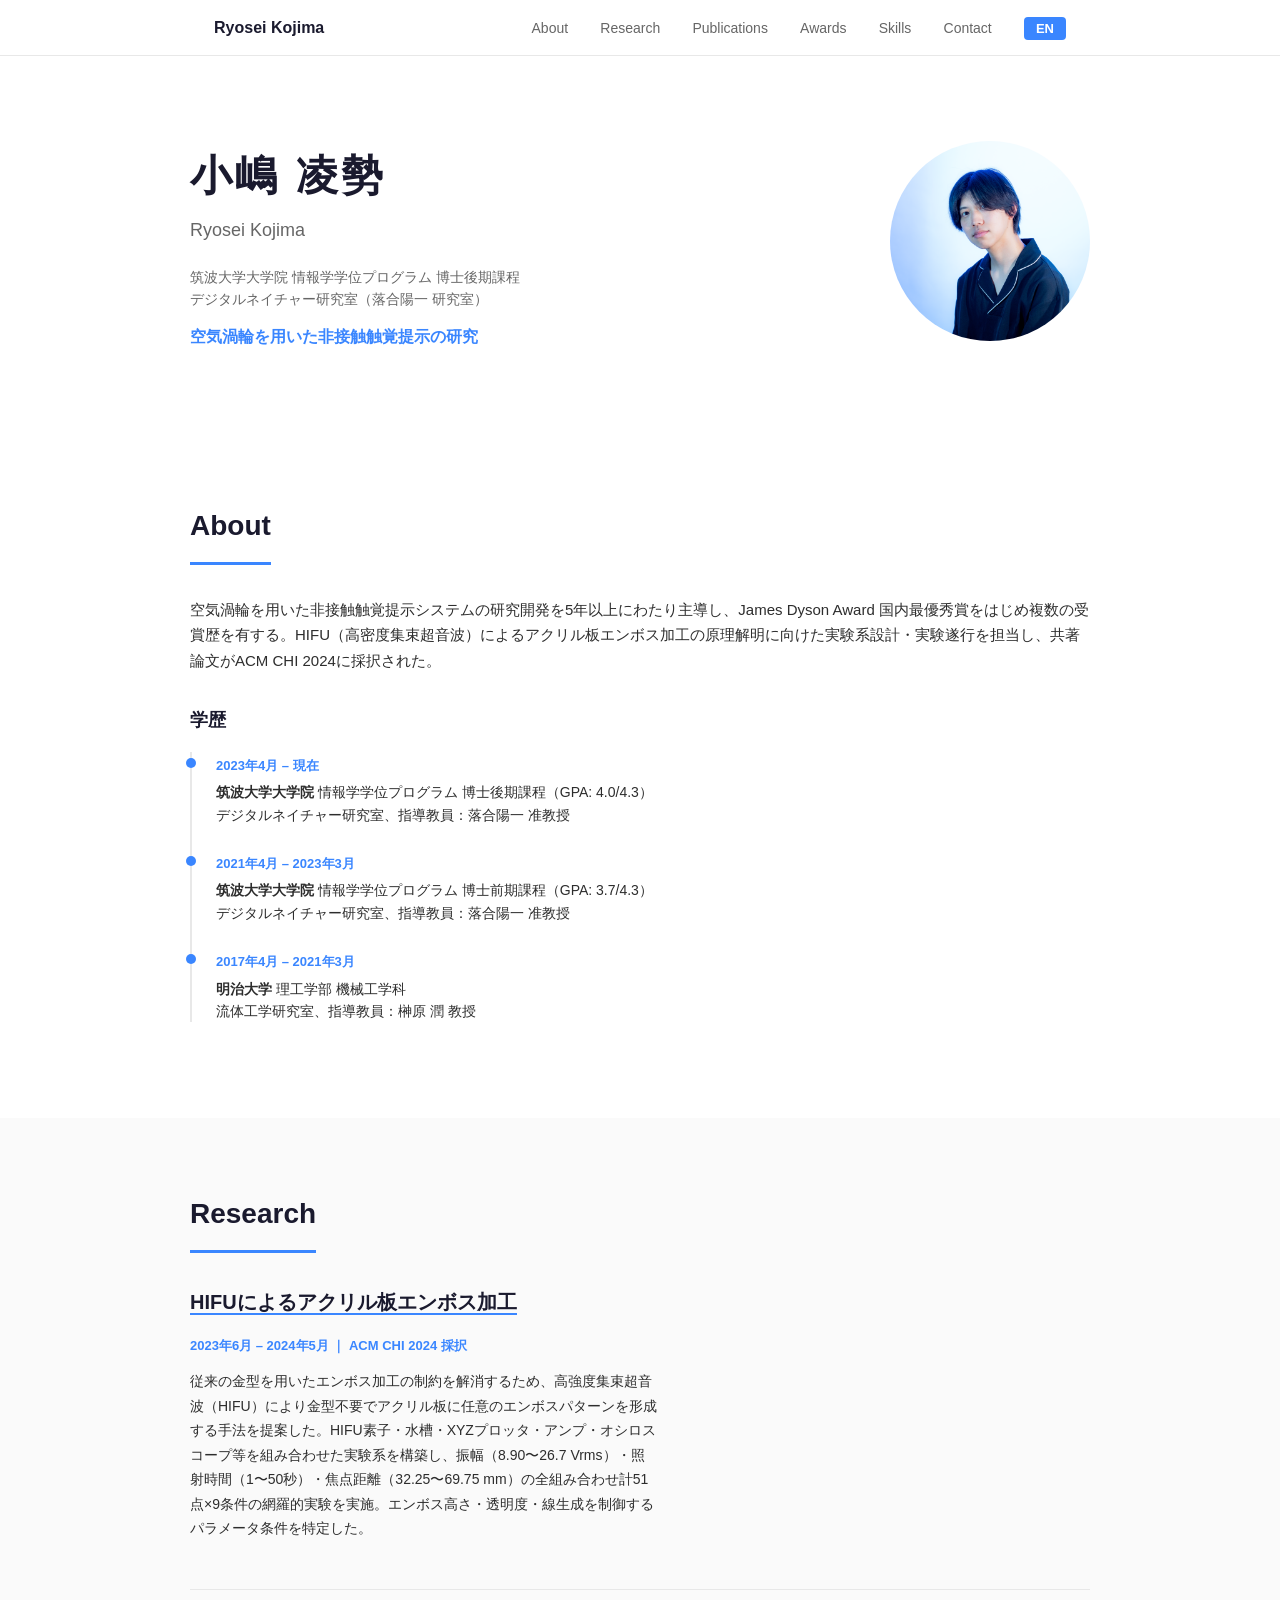
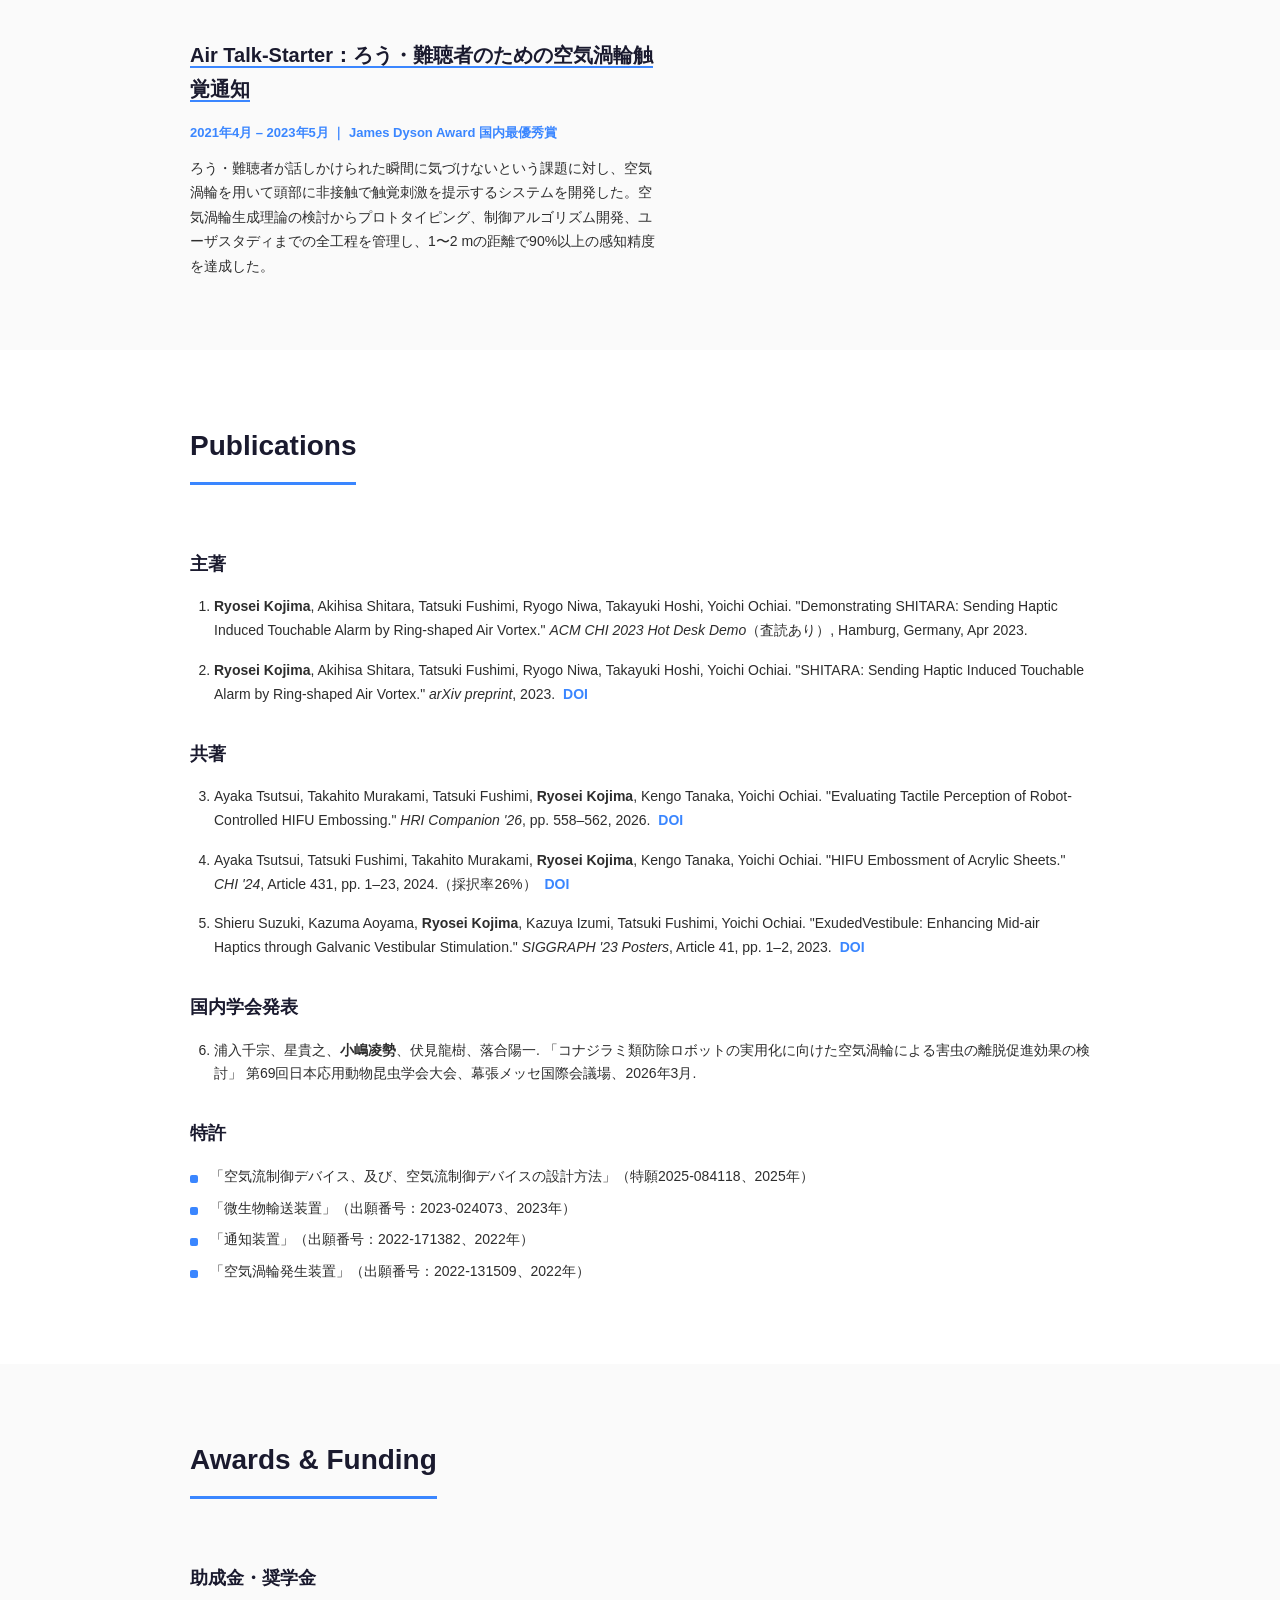
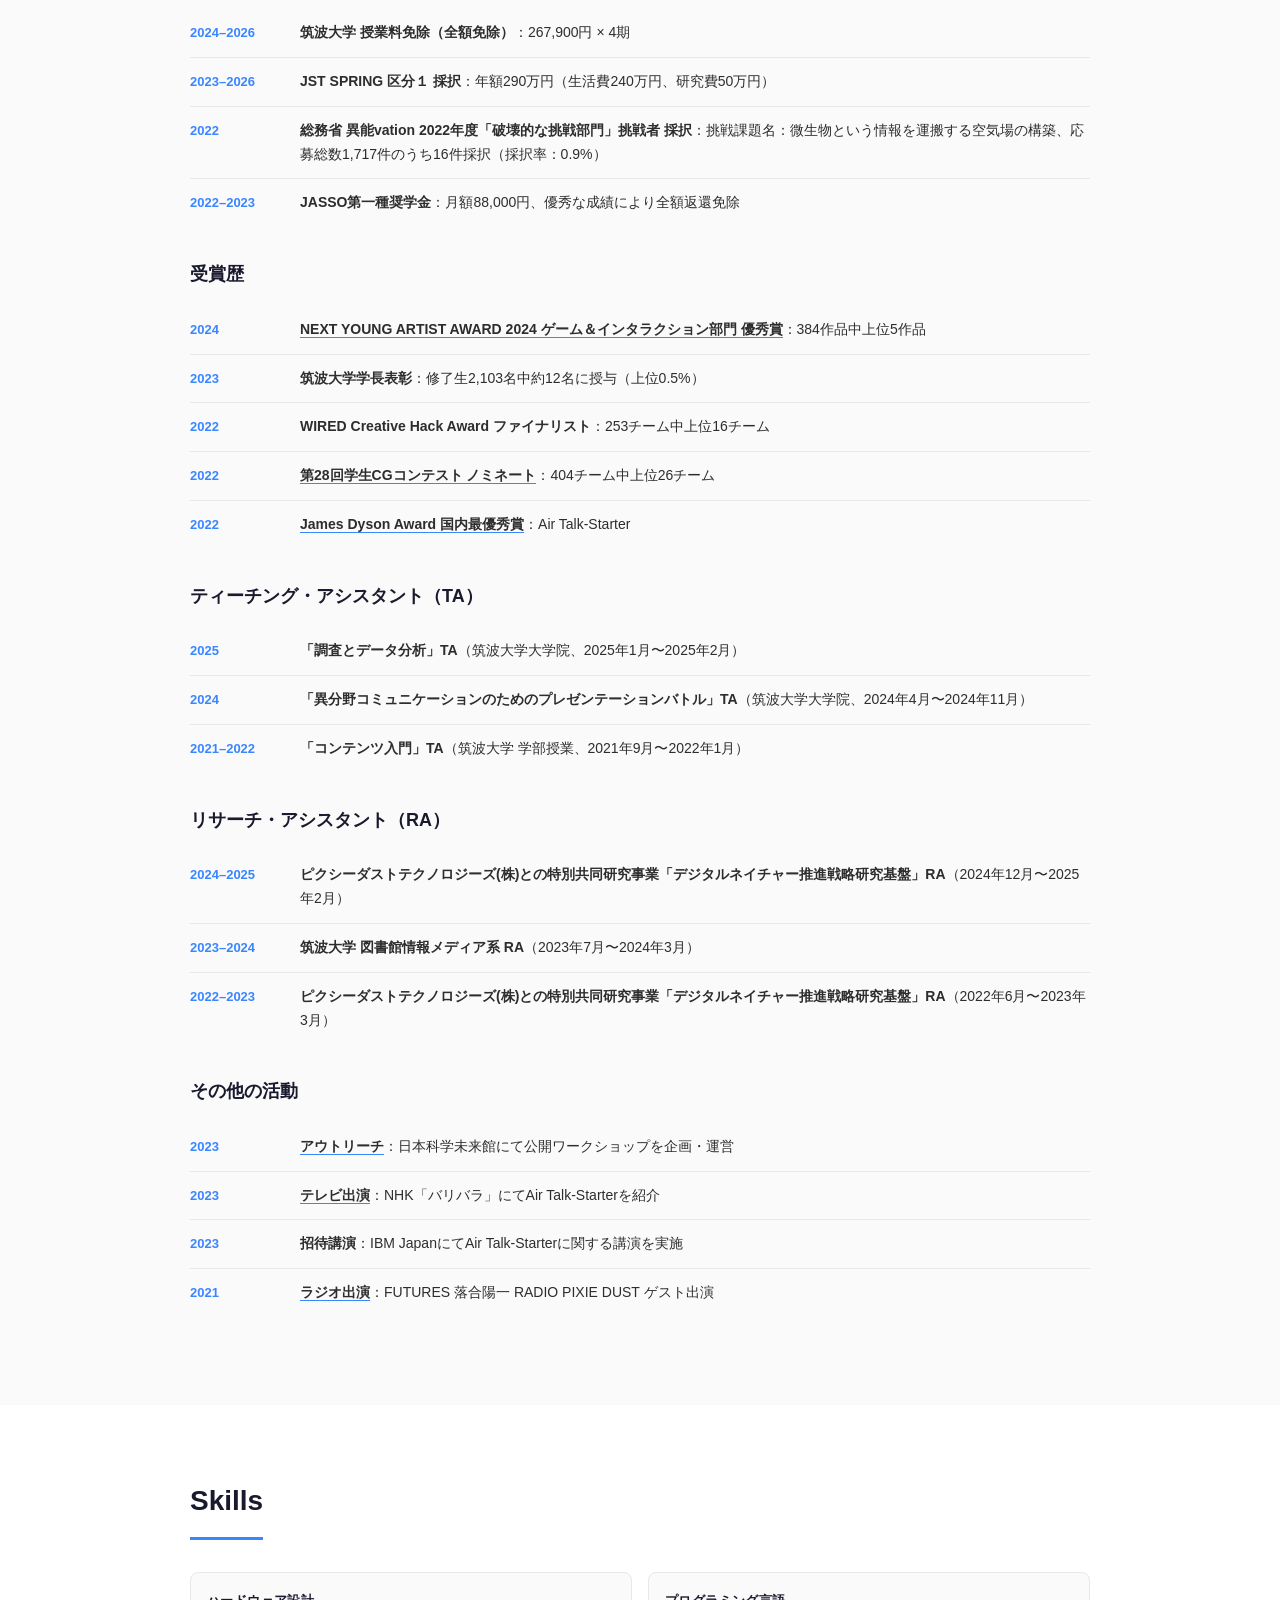
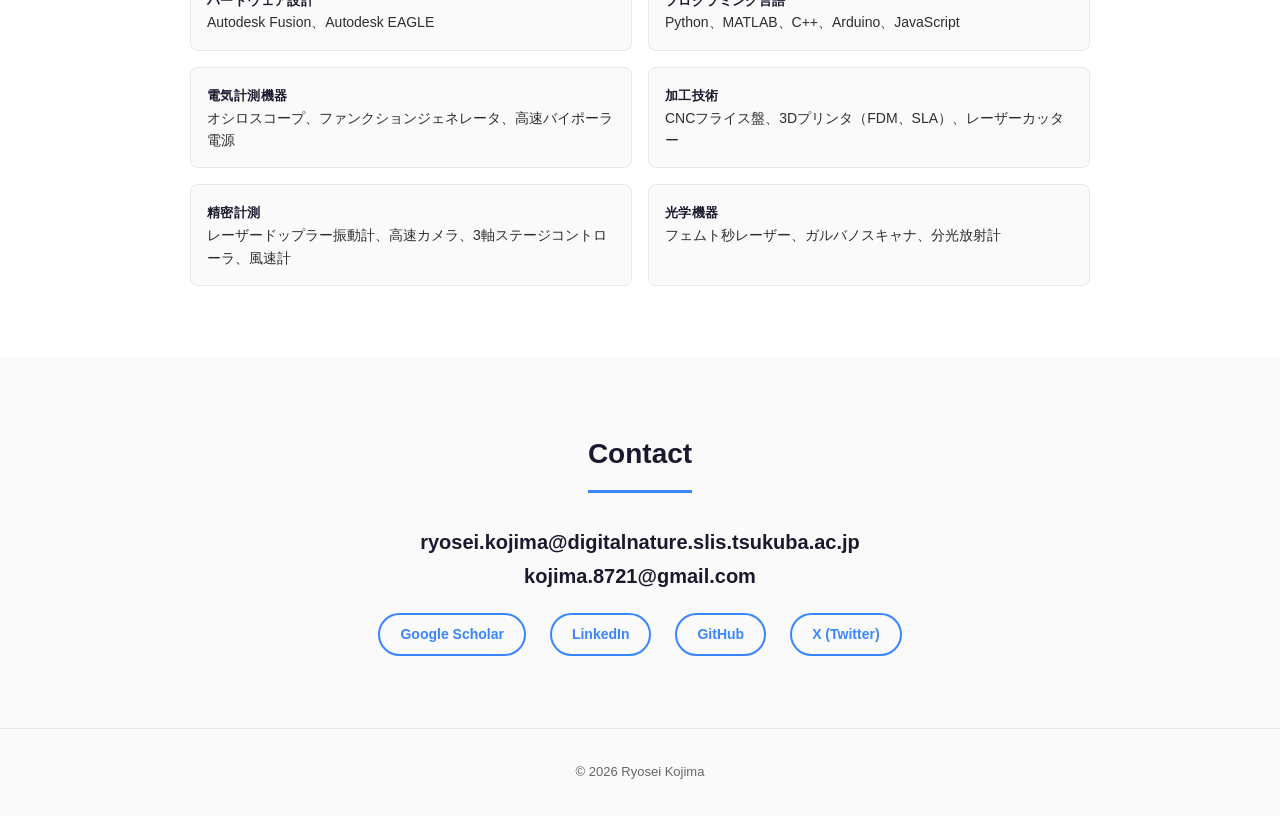
==== index.html @ d03752f5 "Add favicon and apple-touch-icon from profile image Co-Authored-By: Claude Opus 4.6 (1M context) <no" ====
<!DOCTYPE html>
<html lang="ja">
<head>
    <meta charset="UTF-8">
    <meta name="viewport" content="width=device-width, initial-scale=1.0">
    <title>小嶋凌勢 | Ryosei Kojima</title>
    <link rel="icon" type="image/png" sizes="32x32" href="images/favicon-32x32.png">
    <link rel="icon" type="image/png" sizes="16x16" href="images/favicon-16x16.png">
    <link rel="apple-touch-icon" sizes="180x180" href="images/apple-touch-icon.png">
    <meta name="description" content="小嶋凌勢 - 筑波大学大学院 博士後期課程。空気渦輪を用いた非接触触覚提示の研究。James Dyson Award 国内最優秀賞受賞。">
    <!-- OGP -->
    <meta property="og:title" content="小嶋凌勢 | Ryosei Kojima">
    <meta property="og:description" content="筑波大学大学院 博士後期課程。空気渦輪を用いた非接触触覚提示の研究。James Dyson Award 国内最優秀賞受賞。">
    <meta property="og:type" content="website">
    <meta property="og:url" content="https://ryoseikojima.github.io/">
    <meta property="og:image" content="https://ryoseikojima.github.io/images/profile.png">
    <meta property="og:locale" content="ja_JP">
    <meta property="og:locale:alternate" content="en_US">
    <!-- Twitter Card -->
    <meta name="twitter:card" content="summary">
    <meta name="twitter:site" content="@RyoseiKojima">
    <meta name="twitter:title" content="小嶋凌勢 | Ryosei Kojima">
    <meta name="twitter:description" content="筑波大学大学院 博士後期課程。空気渦輪を用いた非接触触覚提示の研究。">
    <meta name="twitter:image" content="https://ryoseikojima.github.io/images/profile.png">
    <link rel="stylesheet" href="style.css">
</head>
<body>

<nav>
    <div class="nav-inner">
        <a href="#" class="nav-name">Ryosei Kojima</a>
        <div class="nav-links">
            <a href="#about">About</a>
            <a href="#research">Research</a>
            <a href="#publications">Publications</a>
            <a href="#awards">Awards</a>
            <a href="#skills">Skills</a>
            <a href="#contact">Contact</a>
            <a href="en/" class="lang-switch">EN</a>
        </div>
    </div>
</nav>

<!-- Hero -->
<header id="hero">
    <div class="hero-content">
        <div class="hero-text">
            <h1>小嶋 凌勢</h1>
            <p class="hero-en">Ryosei Kojima</p>
            <p class="hero-affiliation">筑波大学大学院 情報学学位プログラム 博士後期課程<br>デジタルネイチャー研究室（落合陽一 研究室）</p>
            <p class="hero-tagline">空気渦輪を用いた非接触触覚提示の研究</p>
        </div>
        <div class="hero-photo">
            <img src="images/profile.png" alt="小嶋凌勢" class="profile-img">
        </div>
    </div>
</header>

<!-- About -->
<section id="about">
    <div class="container">
        <h2>About</h2>
        <p>空気渦輪を用いた非接触触覚提示システムの研究開発を5年以上にわたり主導し、James Dyson Award 国内最優秀賞をはじめ複数の受賞歴を有する。HIFU（高密度集束超音波）によるアクリル板エンボス加工の原理解明に向けた実験系設計・実験遂行を担当し、共著論文がACM CHI 2024に採択された。</p>

        <h3>学歴</h3>
        <div class="timeline">
            <div class="timeline-item">
                <span class="timeline-date">2023年4月 – 現在</span>
                <div class="timeline-content">
                    <strong>筑波大学大学院</strong> 情報学学位プログラム 博士後期課程（GPA: 4.0/4.3）<br>
                    デジタルネイチャー研究室、指導教員：落合陽一 准教授
                </div>
            </div>
            <div class="timeline-item">
                <span class="timeline-date">2021年4月 – 2023年3月</span>
                <div class="timeline-content">
                    <strong>筑波大学大学院</strong> 情報学学位プログラム 博士前期課程（GPA: 3.7/4.3）<br>
                    デジタルネイチャー研究室、指導教員：落合陽一 准教授
                </div>
            </div>
            <div class="timeline-item">
                <span class="timeline-date">2017年4月 – 2021年3月</span>
                <div class="timeline-content">
                    <strong>明治大学</strong> 理工学部 機械工学科<br>
                    流体工学研究室、指導教員：榊原 潤 教授
                </div>
            </div>
        </div>
    </div>
</section>

<!-- Research -->
<section id="research">
    <div class="container">
        <h2>Research</h2>

        <div class="project">
            <div class="project-info">
                <h3><a href="https://digitalnature.slis.tsukuba.ac.jp/2023/08/ultrasonic-embossment-of-acrylic-sheets-with-transparency-control/" target="_blank">HIFUによるアクリル板エンボス加工</a></h3>
                <span class="project-meta">2023年6月 – 2024年5月 ｜ ACM CHI 2024 採択</span>
                <p>従来の金型を用いたエンボス加工の制約を解消するため、高強度集束超音波（HIFU）により金型不要でアクリル板に任意のエンボスパターンを形成する手法を提案した。HIFU素子・水槽・XYZプロッタ・アンプ・オシロスコープ等を組み合わせた実験系を構築し、振幅（8.90〜26.7 Vrms）・照射時間（1〜50秒）・焦点距離（32.25〜69.75 mm）の全組み合わせ計51点×9条件の網羅的実験を実施。エンボス高さ・透明度・線生成を制御するパラメータ条件を特定した。</p>
            </div>
            <div class="project-media">
                <div class="video-embed">
                    <iframe src="https://www.youtube.com/embed/v1Ds2sIvUqw" title="HIFU Embossment" frameborder="0" allow="accelerometer; autoplay; clipboard-write; encrypted-media; gyroscope; picture-in-picture" allowfullscreen></iframe>
                </div>
            </div>
        </div>

        <div class="project">
            <div class="project-info">
                <h3><a href="https://digitalnature.slis.tsukuba.ac.jp/2022/07/air-talk-starter/" target="_blank">Air Talk-Starter：ろう・難聴者のための空気渦輪触覚通知</a></h3>
                <span class="project-meta">2021年4月 – 2023年5月 ｜ James Dyson Award 国内最優秀賞</span>
                <p>ろう・難聴者が話しかけられた瞬間に気づけないという課題に対し、空気渦輪を用いて頭部に非接触で触覚刺激を提示するシステムを開発した。空気渦輪生成理論の検討からプロトタイピング、制御アルゴリズム開発、ユーザスタディまでの全工程を管理し、1〜2 mの距離で90%以上の感知精度を達成した。</p>
            </div>
            <div class="project-media">
                <div class="video-embed">
                    <iframe src="https://www.youtube.com/embed/Aif3v1m-30Y" title="Air Talk-Starter" frameborder="0" allow="accelerometer; autoplay; clipboard-write; encrypted-media; gyroscope; picture-in-picture" allowfullscreen></iframe>
                </div>
            </div>
        </div>
    </div>
</section>

<!-- Publications -->
<section id="publications">
    <div class="container">
        <h2>Publications</h2>

        <h3>主著</h3>
        <ol class="pub-list">
            <li>
                <strong>Ryosei Kojima</strong>, Akihisa Shitara, Tatsuki Fushimi, Ryogo Niwa, Takayuki Hoshi, Yoichi Ochiai.
                "Demonstrating SHITARA: Sending Haptic Induced Touchable Alarm by Ring-shaped Air Vortex."
                <em>ACM CHI 2023 Hot Desk Demo</em>（査読あり）, Hamburg, Germany, Apr 2023.
            </li>
            <li>
                <strong>Ryosei Kojima</strong>, Akihisa Shitara, Tatsuki Fushimi, Ryogo Niwa, Takayuki Hoshi, Yoichi Ochiai.
                "SHITARA: Sending Haptic Induced Touchable Alarm by Ring-shaped Air Vortex."
                <em>arXiv preprint</em>, 2023.
                <a href="https://doi.org/10.48550/arXiv.2301.08107" target="_blank">DOI</a>
            </li>
        </ol>

        <h3>共著</h3>
        <ol class="pub-list" start="3">
            <li>
                Ayaka Tsutsui, Takahito Murakami, Tatsuki Fushimi, <strong>Ryosei Kojima</strong>, Kengo Tanaka, Yoichi Ochiai.
                "Evaluating Tactile Perception of Robot-Controlled HIFU Embossing."
                <em>HRI Companion '26</em>, pp. 558–562, 2026.
                <a href="https://doi.org/10.1145/3776734.3794457" target="_blank">DOI</a>
            </li>
            <li>
                Ayaka Tsutsui, Tatsuki Fushimi, Takahito Murakami, <strong>Ryosei Kojima</strong>, Kengo Tanaka, Yoichi Ochiai.
                "HIFU Embossment of Acrylic Sheets."
                <em>CHI '24</em>, Article 431, pp. 1–23, 2024.（採択率26%）
                <a href="https://doi.org/10.1145/3613904.3642890" target="_blank">DOI</a>
            </li>
            <li>
                Shieru Suzuki, Kazuma Aoyama, <strong>Ryosei Kojima</strong>, Kazuya Izumi, Tatsuki Fushimi, Yoichi Ochiai.
                "ExudedVestibule: Enhancing Mid-air Haptics through Galvanic Vestibular Stimulation."
                <em>SIGGRAPH '23 Posters</em>, Article 41, pp. 1–2, 2023.
                <a href="https://doi.org/10.1145/3588028.3603648" target="_blank">DOI</a>
            </li>
        </ol>

        <h3>国内学会発表</h3>
        <ol class="pub-list" start="6">
            <li>
                浦入千宗、星貴之、<strong>小嶋凌勢</strong>、伏見龍樹、落合陽一.
                「コナジラミ類防除ロボットの実用化に向けた空気渦輪による害虫の離脱促進効果の検討」
                第69回日本応用動物昆虫学会大会、幕張メッセ国際会議場、2026年3月.
            </li>
        </ol>

        <h3>特許</h3>
        <ul class="patent-list">
            <li>「空気流制御デバイス、及び、空気流制御デバイスの設計方法」（特願2025-084118、2025年）</li>
            <li>「微生物輸送装置」（出願番号：2023-024073、2023年）</li>
            <li>「通知装置」（出願番号：2022-171382、2022年）</li>
            <li>「空気渦輪発生装置」（出願番号：2022-131509、2022年）</li>
        </ul>
    </div>
</section>

<!-- Awards -->
<section id="awards">
    <div class="container">
        <h2>Awards &amp; Funding</h2>

        <h3>助成金・奨学金</h3>
        <div class="award-list">
            <div class="award-item">
                <span class="award-date">2024–2026</span>
                <div><strong>筑波大学 授業料免除（全額免除）</strong>：267,900円 &times; 4期</div>
            </div>
            <div class="award-item">
                <span class="award-date">2023–2026</span>
                <div><strong>JST SPRING 区分１ 採択</strong>：年額290万円（生活費240万円、研究費50万円）</div>
            </div>
            <div class="award-item">
                <span class="award-date">2022</span>
                <div><strong>総務省 異能vation 2022年度「破壊的な挑戦部門」挑戦者 採択</strong>：挑戦課題名：微生物という情報を運搬する空気場の構築、応募総数1,717件のうち16件採択（採択率：0.9%）</div>
            </div>
            <div class="award-item">
                <span class="award-date">2022–2023</span>
                <div><strong>JASSO第一種奨学金</strong>：月額88,000円、優秀な成績により全額返還免除</div>
            </div>
        </div>

        <h3>受賞歴</h3>
        <div class="award-list">
            <div class="award-item">
                <span class="award-date">2024</span>
                <div><a href="https://archive.nya-award.jp/2024/works/7333/" target="_blank"><strong>NEXT YOUNG ARTIST AWARD 2024 ゲーム＆インタラクション部門 優秀賞</strong></a>：384作品中上位5作品</div>
            </div>
            <div class="award-item">
                <span class="award-date">2023</span>
                <div><strong>筑波大学学長表彰</strong>：修了生2,103名中約12名に授与（上位0.5%）</div>
            </div>
            <div class="award-item">
                <span class="award-date">2022</span>
                <div><strong>WIRED Creative Hack Award ファイナリスト</strong>：253チーム中上位16チーム</div>
            </div>
            <div class="award-item">
                <span class="award-date">2022</span>
                <div><a href="https://archive.nya-award.jp/2022/works/6319/" target="_blank"><strong>第28回学生CGコンテスト ノミネート</strong></a>：404チーム中上位26チーム</div>
            </div>
            <div class="award-item">
                <span class="award-date">2022</span>
                <div><a href="https://www.jamesdysonaward.org/ja-JP/2022/project/air-talk-starter" target="_blank"><strong>James Dyson Award 国内最優秀賞</strong></a>：Air Talk-Starter</div>
            </div>
        </div>

        <h3>ティーチング・アシスタント（TA）</h3>
        <div class="award-list">
            <div class="award-item">
                <span class="award-date">2025</span>
                <div><strong>「調査とデータ分析」TA</strong>（筑波大学大学院、2025年1月〜2025年2月）</div>
            </div>
            <div class="award-item">
                <span class="award-date">2024</span>
                <div><strong>「異分野コミュニケーションのためのプレゼンテーションバトル」TA</strong>（筑波大学大学院、2024年4月〜2024年11月）</div>
            </div>
            <div class="award-item">
                <span class="award-date">2021–2022</span>
                <div><strong>「コンテンツ入門」TA</strong>（筑波大学 学部授業、2021年9月〜2022年1月）</div>
            </div>
        </div>

        <h3>リサーチ・アシスタント（RA）</h3>
        <div class="award-list">
            <div class="award-item">
                <span class="award-date">2024–2025</span>
                <div><strong>ピクシーダストテクノロジーズ(株)との特別共同研究事業「デジタルネイチャー推進戦略研究基盤」RA</strong>（2024年12月〜2025年2月）</div>
            </div>
            <div class="award-item">
                <span class="award-date">2023–2024</span>
                <div><strong>筑波大学 図書館情報メディア系 RA</strong>（2023年7月〜2024年3月）</div>
            </div>
            <div class="award-item">
                <span class="award-date">2022–2023</span>
                <div><strong>ピクシーダストテクノロジーズ(株)との特別共同研究事業「デジタルネイチャー推進戦略研究基盤」RA</strong>（2022年6月〜2023年3月）</div>
            </div>
        </div>

        <h3>その他の活動</h3>
        <div class="award-list">
            <div class="award-item">
                <span class="award-date">2023</span>
                <div><a href="https://blog.miraikan.jst.go.jp/articles/20230607post-501.html" target="_blank"><strong>アウトリーチ</strong></a>：日本科学未来館にて公開ワークショップを企画・運営</div>
            </div>
            <div class="award-item">
                <span class="award-date">2023</span>
                <div><a href="https://www.nhk.jp/p/baribara/ts/8Q416M6Q79/episode/te/QMZ4RW7WZN/" target="_blank"><strong>テレビ出演</strong></a>：NHK「バリバラ」にてAir Talk-Starterを紹介</div>
            </div>
            <div class="award-item">
                <span class="award-date">2023</span>
                <div><strong>招待講演</strong>：IBM JapanにてAir Talk-Starterに関する講演を実施</div>
            </div>
            <div class="award-item">
                <span class="award-date">2021</span>
                <div><a href="https://audee.jp/voice/show/35991" target="_blank"><strong>ラジオ出演</strong></a>：FUTURES 落合陽一 RADIO PIXIE DUST ゲスト出演</div>
            </div>
        </div>
    </div>
</section>

<!-- Skills -->
<section id="skills">
    <div class="container">
        <h2>Skills</h2>
        <div class="skills-grid">
            <div class="skill-item"><strong>ハードウェア設計</strong><br>Autodesk Fusion、Autodesk EAGLE</div>
            <div class="skill-item"><strong>プログラミング言語</strong><br>Python、MATLAB、C++、Arduino、JavaScript</div>
            <div class="skill-item"><strong>電気計測機器</strong><br>オシロスコープ、ファンクションジェネレータ、高速バイポーラ電源</div>
            <div class="skill-item"><strong>加工技術</strong><br>CNCフライス盤、3Dプリンタ（FDM、SLA）、レーザーカッター</div>
            <div class="skill-item"><strong>精密計測</strong><br>レーザードップラー振動計、高速カメラ、3軸ステージコントローラ、風速計</div>
            <div class="skill-item"><strong>光学機器</strong><br>フェムト秒レーザー、ガルバノスキャナ、分光放射計</div>
        </div>
    </div>
</section>

<!-- Contact -->
<section id="contact">
    <div class="container">
        <h2>Contact</h2>
        <p class="contact-email">ryosei.kojima@digitalnature.slis.tsukuba.ac.jp<br>kojima.8721@gmail.com</p>
        <div class="contact-links">
            <a href="https://scholar.google.com/citations?user=Og2XBmUAAAAJ&hl=ja&oi=ao" target="_blank">Google Scholar</a>
            <a href="https://linkedin.com/in/ryoseikojima/" target="_blank">LinkedIn</a>
            <a href="https://github.com/ryoseikojima" target="_blank">GitHub</a>
            <a href="https://x.com/RyoseiKojima" target="_blank">X (Twitter)</a>
        </div>
    </div>
</section>

<footer>
    <p>&copy; 2026 Ryosei Kojima</p>
</footer>

</body>
</html>
---- style.css ----
/* Reset & Base */
*, *::before, *::after {
    margin: 0;
    padding: 0;
    box-sizing: border-box;
}

:root {
    --primary: #1a1a2e;
    --accent: #3a86ff;
    --text: #2d2d2d;
    --text-light: #666;
    --bg: #fafafa;
    --bg-alt: #fff;
    --border: #e8e8e8;
    --max-width: 900px;
}

body {
    font-family: "Hiragino Kaku Gothic ProN", "Hiragino Sans", "Noto Sans CJK JP", -apple-system, sans-serif;
    color: var(--text);
    background: var(--bg);
    line-height: 1.7;
    font-size: 15px;
}

/* Nav */
nav {
    position: fixed;
    top: 0;
    width: 100%;
    background: rgba(255, 255, 255, 0.95);
    backdrop-filter: blur(10px);
    border-bottom: 1px solid var(--border);
    z-index: 100;
}

.nav-inner {
    max-width: var(--max-width);
    margin: 0 auto;
    padding: 14px 24px;
    display: flex;
    justify-content: space-between;
    align-items: center;
}

.nav-name {
    font-weight: 700;
    font-size: 16px;
    color: var(--primary);
    text-decoration: none;
}

.nav-links a {
    margin-left: 28px;
    text-decoration: none;
    color: var(--text-light);
    font-size: 14px;
    transition: color 0.2s;
}

.nav-links a:hover {
    color: var(--accent);
}

.lang-switch {
    background: var(--accent);
    color: #fff !important;
    padding: 4px 12px;
    border-radius: 4px;
    font-weight: 600;
    font-size: 13px !important;
}

.lang-switch:hover {
    opacity: 0.85;
}

/* Hero */
#hero {
    padding: 140px 24px 80px;
    background: var(--bg-alt);
}

.hero-content {
    max-width: var(--max-width);
    margin: 0 auto;
    display: flex;
    justify-content: space-between;
    align-items: center;
    gap: 48px;
}

.hero-text h1 {
    font-size: 42px;
    font-weight: 800;
    color: var(--primary);
    letter-spacing: 0.08em;
    margin-bottom: 4px;
}

.hero-en {
    font-size: 18px;
    color: var(--text-light);
    margin-bottom: 20px;
}

.hero-affiliation {
    font-size: 14px;
    color: var(--text-light);
    line-height: 1.6;
    margin-bottom: 12px;
}

.hero-tagline {
    font-size: 16px;
    color: var(--accent);
    font-weight: 600;
}

.hero-photo {
    flex-shrink: 0;
}

.profile-img {
    width: 200px;
    height: 200px;
    border-radius: 50%;
    object-fit: cover;
}

/* Sections */
section {
    padding: 72px 24px;
}

section:nth-child(odd) {
    background: var(--bg-alt);
}

.container {
    max-width: var(--max-width);
    margin: 0 auto;
}

h2 {
    font-size: 28px;
    font-weight: 800;
    color: var(--primary);
    margin-bottom: 32px;
    padding-bottom: 12px;
    border-bottom: 3px solid var(--accent);
    display: inline-block;
}

h3 {
    font-size: 18px;
    font-weight: 700;
    color: var(--primary);
    margin-top: 32px;
    margin-bottom: 16px;
}

/* Skills */
.skills-grid {
    display: grid;
    grid-template-columns: repeat(2, 1fr);
    gap: 16px;
}

.skill-item {
    background: var(--bg);
    border: 1px solid var(--border);
    border-radius: 8px;
    padding: 16px;
    font-size: 14px;
    line-height: 1.6;
}

.skill-item strong {
    color: var(--primary);
    font-size: 13px;
    text-transform: uppercase;
    letter-spacing: 0.03em;
}

@media (max-width: 768px) {
    .skills-grid {
        grid-template-columns: 1fr;
    }
}

/* Timeline (Education) */
.timeline {
    position: relative;
    padding-left: 24px;
    border-left: 2px solid var(--border);
}

.timeline-item {
    margin-bottom: 24px;
    position: relative;
}

.timeline-item::before {
    content: '';
    position: absolute;
    left: -30px;
    top: 6px;
    width: 10px;
    height: 10px;
    background: var(--accent);
    border-radius: 50%;
}

.timeline-date {
    font-size: 13px;
    color: var(--accent);
    font-weight: 600;
}

.timeline-content {
    margin-top: 4px;
    font-size: 14px;
    line-height: 1.6;
}

/* Projects */
.project {
    display: flex;
    gap: 32px;
    margin-bottom: 48px;
    padding-bottom: 48px;
    border-bottom: 1px solid var(--border);
}

.project:last-child {
    border-bottom: none;
    margin-bottom: 0;
    padding-bottom: 0;
}

.project-info {
    flex: 1;
}

.project-info h3 {
    margin-top: 0;
    font-size: 20px;
}

.project-info h3 a {
    color: var(--primary);
    text-decoration: none;
    border-bottom: 2px solid var(--accent);
    transition: color 0.2s;
}

.project-info h3 a:hover {
    color: var(--accent);
}

.award-item a {
    color: inherit;
    text-decoration: none;
    border-bottom: 1px solid var(--accent);
    transition: color 0.2s;
}

.award-item a:hover {
    color: var(--accent);
}

.project-meta {
    font-size: 13px;
    color: var(--accent);
    font-weight: 600;
    display: block;
    margin-bottom: 12px;
}

.project-info p {
    font-size: 14px;
    color: var(--text);
    line-height: 1.75;
}

.project-media {
    flex-shrink: 0;
    width: 400px;
}

.media-placeholder {
    width: 100%;
    height: 180px;
    background: var(--border);
    border-radius: 8px;
    display: flex;
    align-items: center;
    justify-content: center;
    color: var(--text-light);
    font-size: 14px;
}

.video-embed {
    position: relative;
    width: 100%;
    padding-top: 56.25%;
    border-radius: 8px;
    overflow: hidden;
}

.video-embed iframe {
    position: absolute;
    top: 0;
    left: 0;
    width: 100%;
    height: 100%;
}

/* Publications */
.pub-list {
    padding-left: 24px;
    margin-bottom: 24px;
}

.pub-list li {
    margin-bottom: 16px;
    font-size: 14px;
    line-height: 1.7;
}

.pub-list li a {
    color: var(--accent);
    text-decoration: none;
    font-weight: 600;
    margin-left: 4px;
}

.pub-list li a:hover {
    text-decoration: underline;
}

.patent-list {
    list-style: none;
    padding-left: 0;
}

.patent-list li {
    margin-bottom: 8px;
    font-size: 14px;
    padding-left: 20px;
    position: relative;
}

.patent-list li::before {
    content: '';
    position: absolute;
    left: 0;
    top: 10px;
    width: 8px;
    height: 8px;
    background: var(--accent);
    border-radius: 2px;
}

/* Awards */
.award-list {
    margin-bottom: 16px;
}

.award-item {
    display: flex;
    gap: 20px;
    padding: 12px 0;
    border-bottom: 1px solid var(--border);
    font-size: 14px;
    align-items: baseline;
}

.award-item:last-child {
    border-bottom: none;
}

.award-date {
    flex-shrink: 0;
    width: 90px;
    font-size: 13px;
    color: var(--accent);
    font-weight: 600;
}

/* Contact */
#contact {
    text-align: center;
    padding: 72px 24px;
}

.contact-email {
    font-size: 20px;
    font-weight: 600;
    color: var(--primary);
    margin-bottom: 20px;
}

.contact-links {
    display: flex;
    justify-content: center;
    gap: 24px;
}

.contact-links a {
    color: var(--accent);
    text-decoration: none;
    font-size: 14px;
    font-weight: 600;
    padding: 8px 20px;
    border: 2px solid var(--accent);
    border-radius: 24px;
    transition: all 0.2s;
}

.contact-links a:hover {
    background: var(--accent);
    color: #fff;
}

/* Footer */
footer {
    text-align: center;
    padding: 32px 24px;
    font-size: 13px;
    color: var(--text-light);
    border-top: 1px solid var(--border);
}

/* Responsive */
@media (max-width: 768px) {
    .hero-content {
        flex-direction: column-reverse;
        text-align: center;
    }

    .hero-text h1 {
        font-size: 32px;
    }

    .project {
        flex-direction: column;
    }

    .project-media {
        width: 100%;
    }

    .nav-links a {
        margin-left: 16px;
        font-size: 12px;
    }

    .award-item {
        flex-direction: column;
        gap: 4px;
    }

    .award-date {
        width: auto;
    }
}
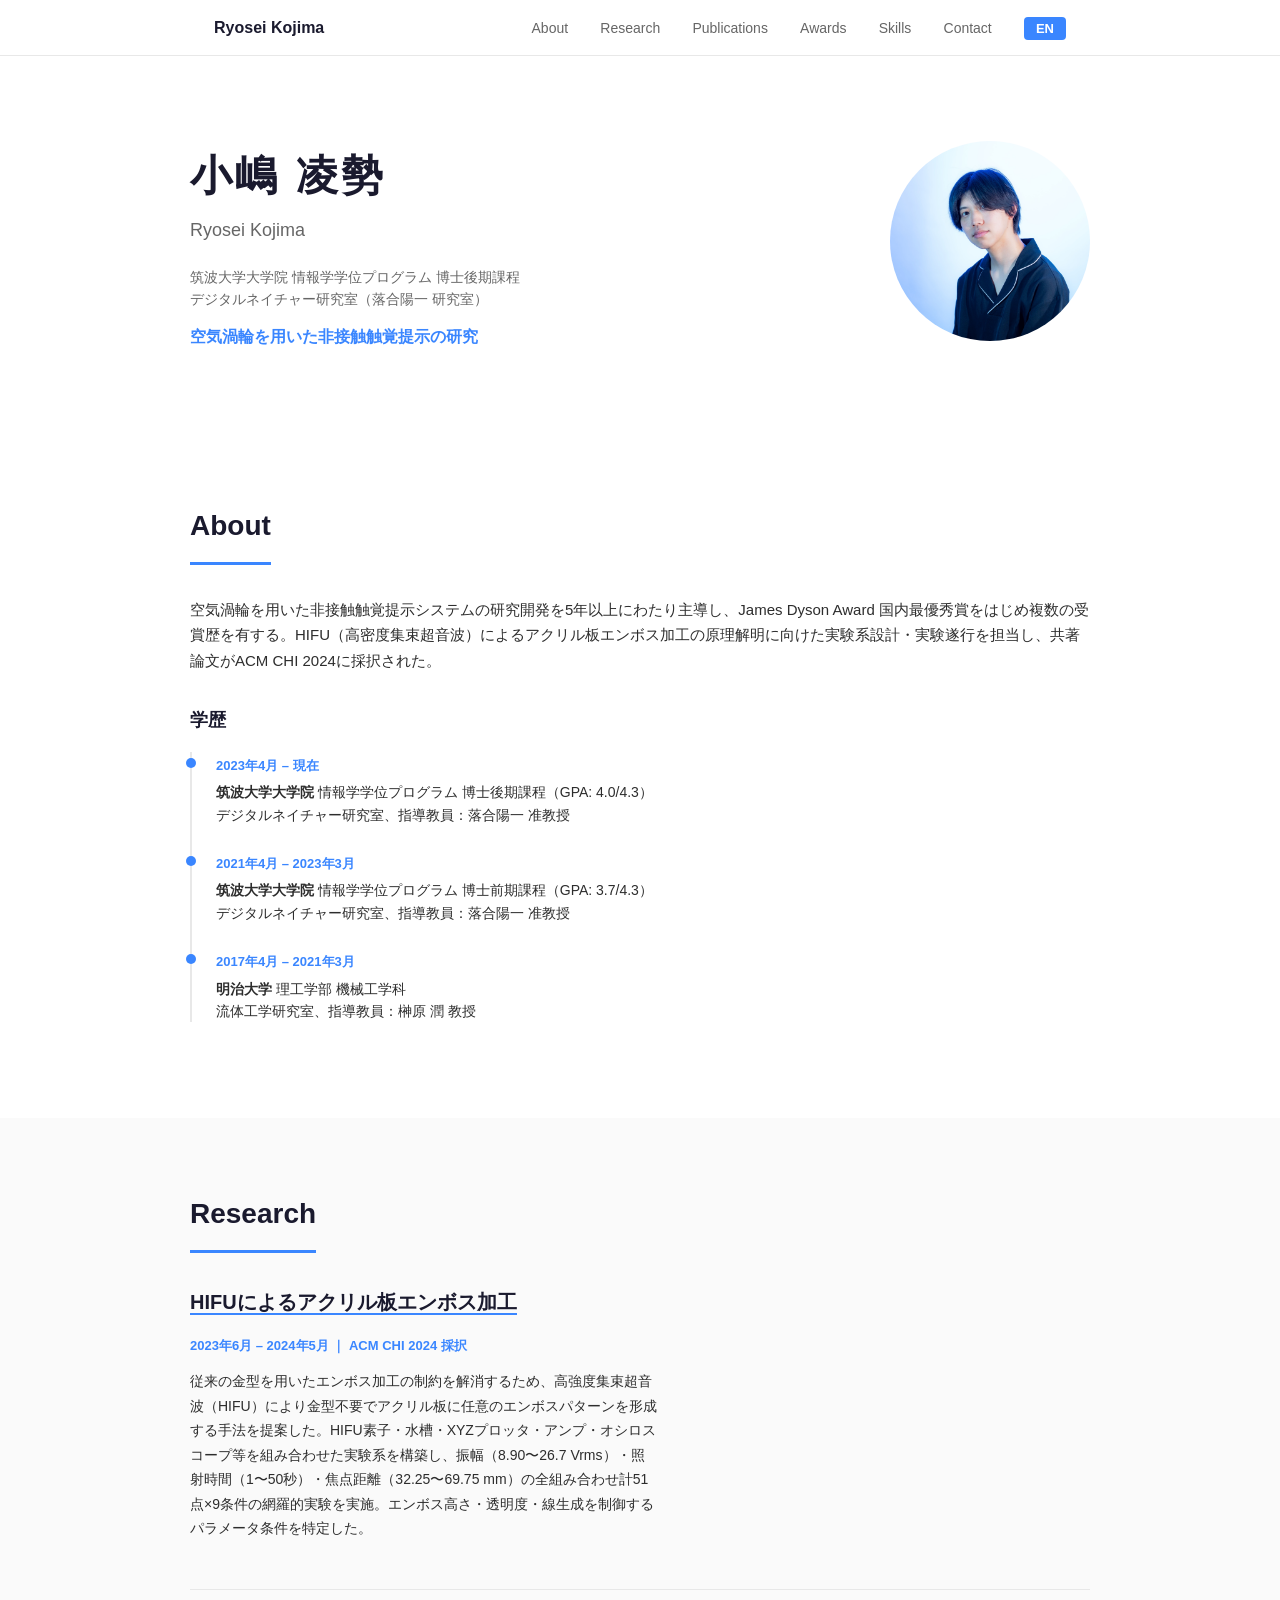
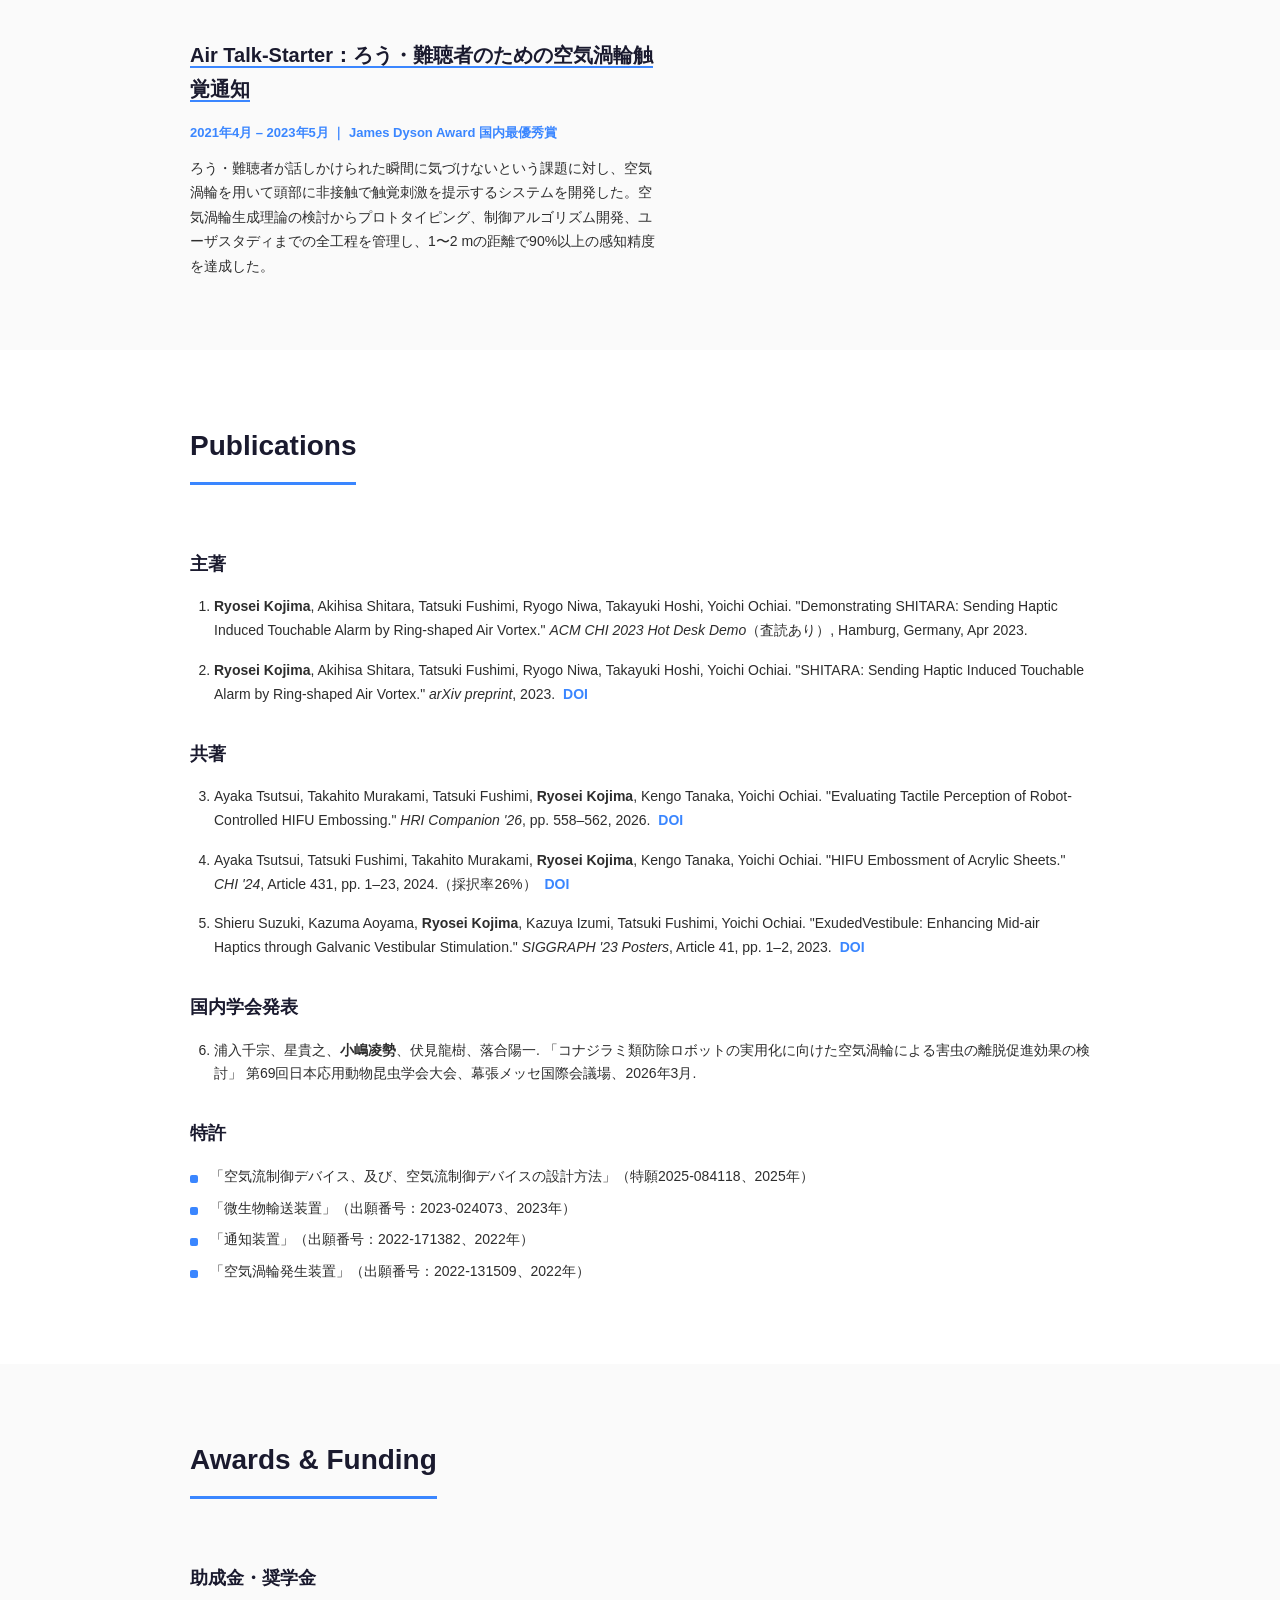
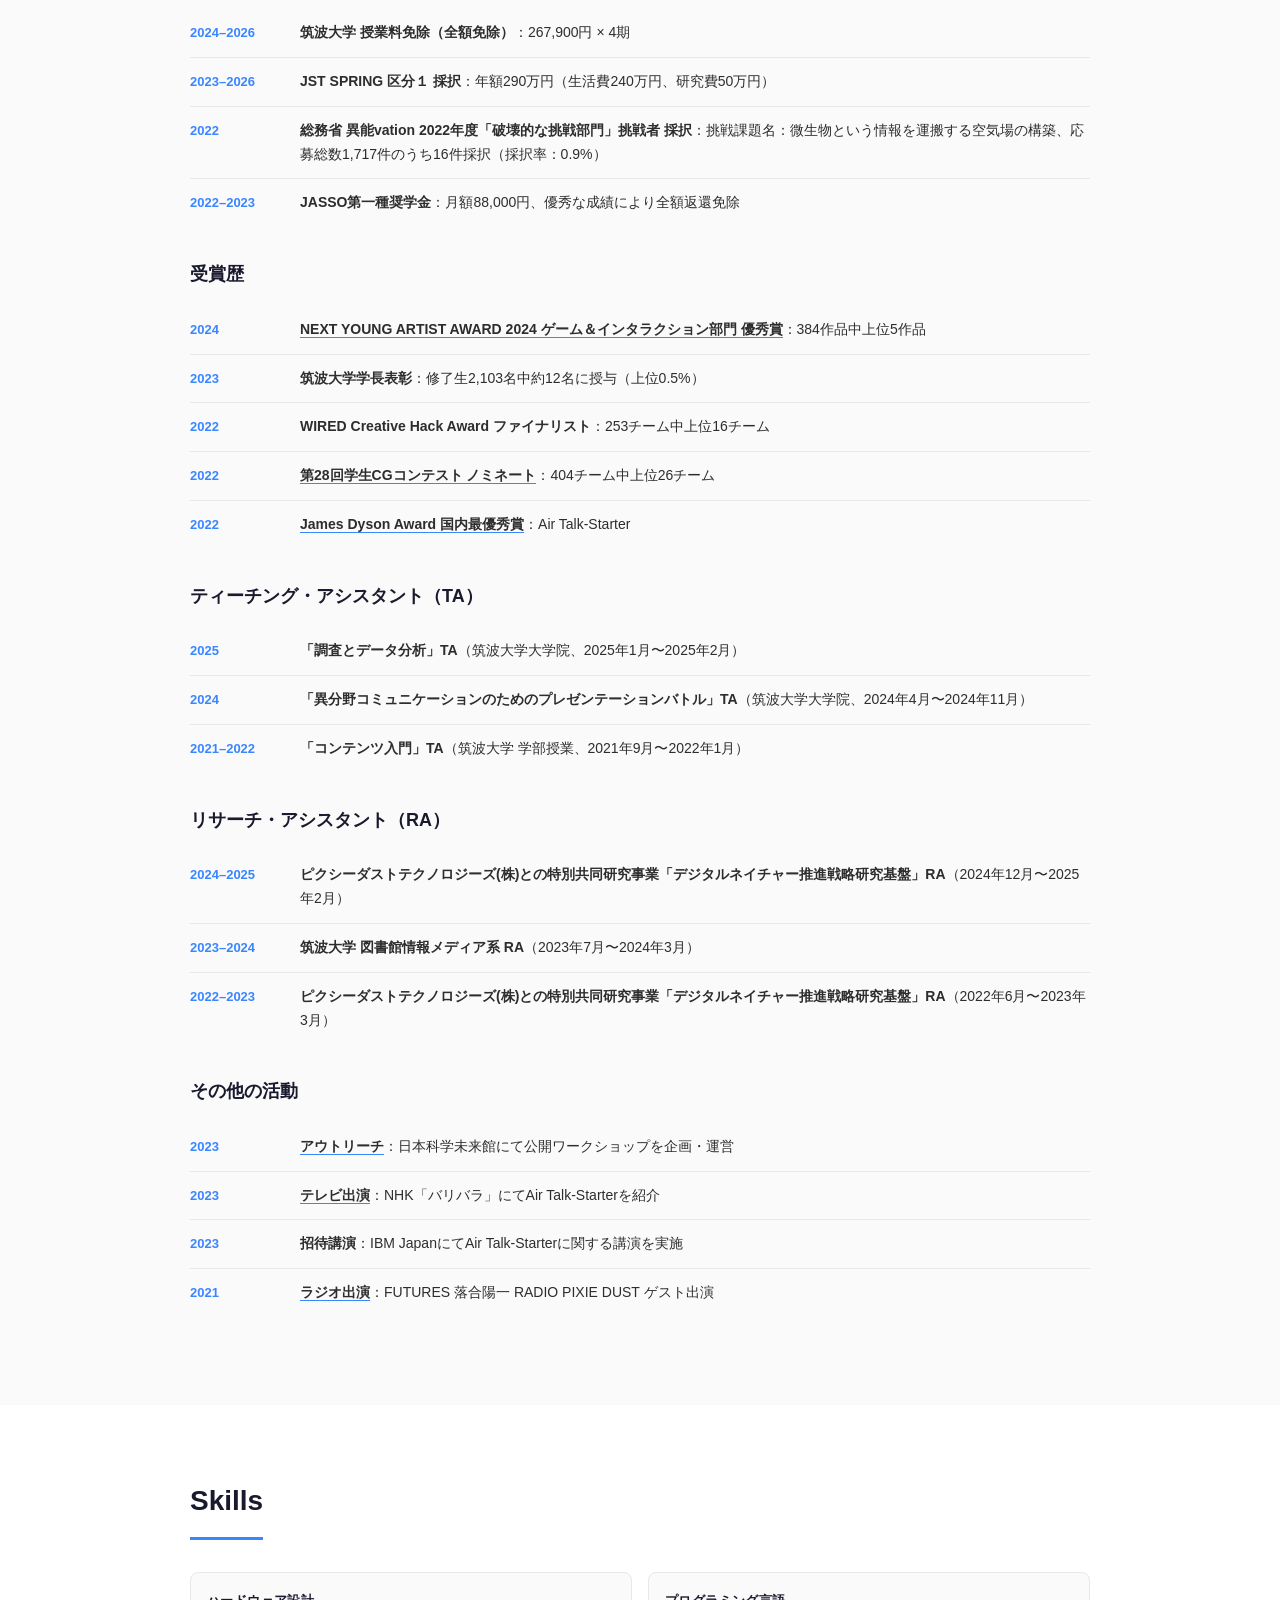
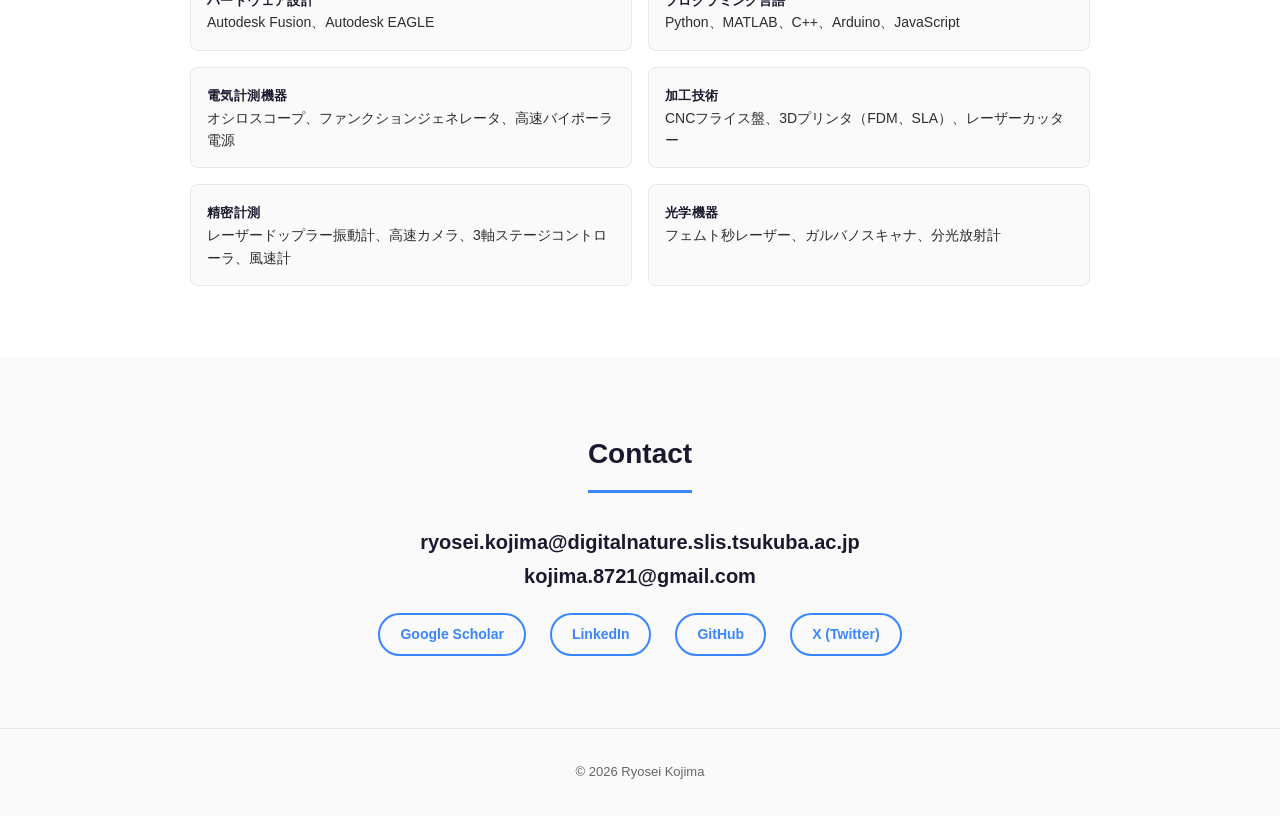
==== commit db3da575: "Optimize profile image: PNG 1.9MB to JPEG 222KB for faster loading Co-Authored-By: Claude Opus 4.6 (" ====
--- a/index.html
+++ b/index.html
@@ -12,8 +12,8 @@
     <meta property="og:title" content="小嶋凌勢 | Ryosei Kojima">
     <meta property="og:description" content="筑波大学大学院 博士後期課程。空気渦輪を用いた非接触触覚提示の研究。James Dyson Award 国内最優秀賞受賞。">
     <meta property="og:type" content="website">
-    <meta property="og:url" content="https://ryoseikojima.github.io/">
-    <meta property="og:image" content="https://ryoseikojima.github.io/images/profile.png">
+    <meta property="og:url" content="https://ryoseikojima.com/">
+    <meta property="og:image" content="https://ryoseikojima.com/images/profile.jpg">
     <meta property="og:locale" content="ja_JP">
     <meta property="og:locale:alternate" content="en_US">
     <!-- Twitter Card -->
@@ -21,7 +21,7 @@
     <meta name="twitter:site" content="@RyoseiKojima">
     <meta name="twitter:title" content="小嶋凌勢 | Ryosei Kojima">
     <meta name="twitter:description" content="筑波大学大学院 博士後期課程。空気渦輪を用いた非接触触覚提示の研究。">
-    <meta name="twitter:image" content="https://ryoseikojima.github.io/images/profile.png">
+    <meta name="twitter:image" content="https://ryoseikojima.com/images/profile.jpg">
     <link rel="stylesheet" href="style.css">
 </head>
 <body>
@@ -51,7 +51,7 @@
             <p class="hero-tagline">空気渦輪を用いた非接触触覚提示の研究</p>
         </div>
         <div class="hero-photo">
-            <img src="images/profile.png" alt="小嶋凌勢" class="profile-img">
+            <img src="images/profile.jpg" alt="小嶋凌勢" class="profile-img">
         </div>
     </div>
 </header>
@@ -305,7 +305,10 @@
 <section id="contact">
     <div class="container">
         <h2>Contact</h2>
-        <p class="contact-email">ryosei.kojima@digitalnature.slis.tsukuba.ac.jp<br>kojima.8721@gmail.com</p>
+        <p class="contact-email" id="email-display"></p>
+        <script>
+        (function(){var e=document.getElementById('email-display');var a=['ryosei.kojima','digitalnature.slis.tsukuba.ac.jp'];var b=['kojima.8721','gmail.com'];e.innerHTML=a[0]+'@'+a[1]+'<br>'+b[0]+'@'+b[1];})();
+        </script>
         <div class="contact-links">
             <a href="https://scholar.google.com/citations?user=Og2XBmUAAAAJ&hl=ja&oi=ao" target="_blank">Google Scholar</a>
             <a href="https://linkedin.com/in/ryoseikojima/" target="_blank">LinkedIn</a>
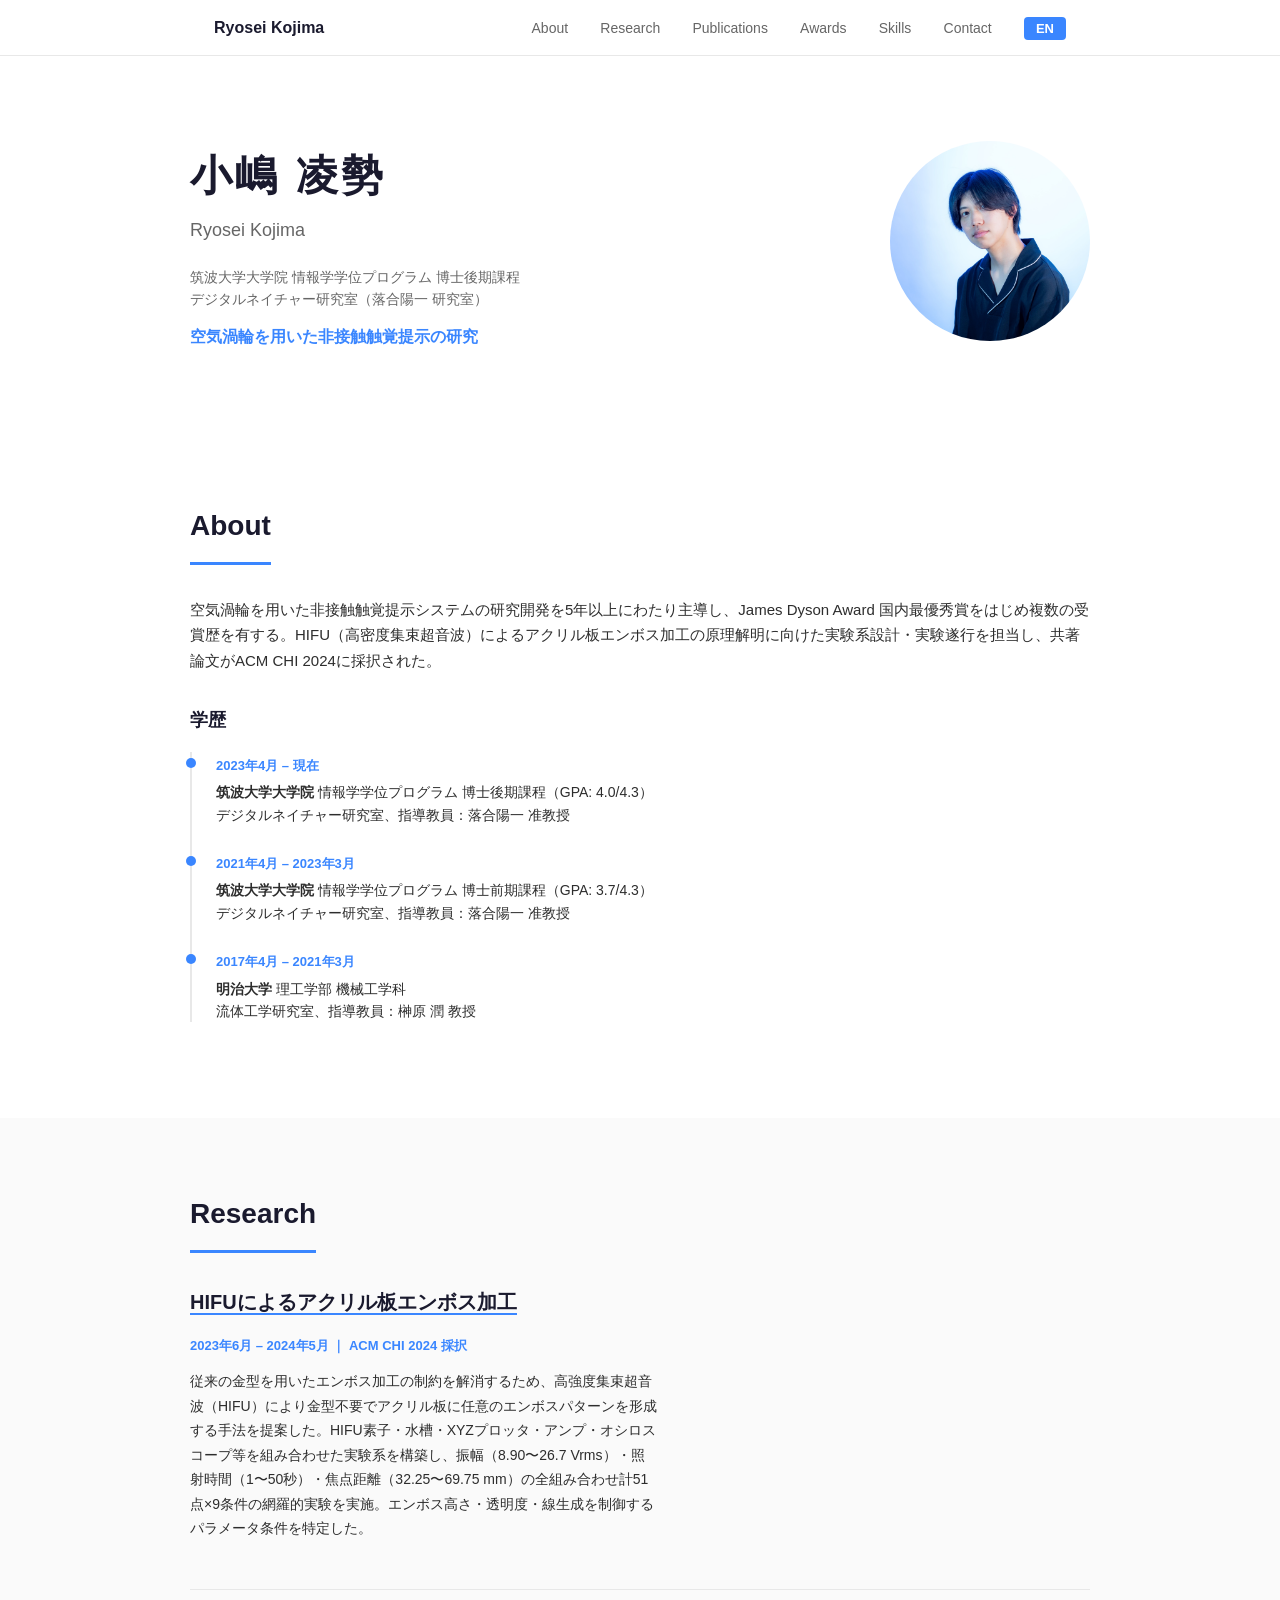
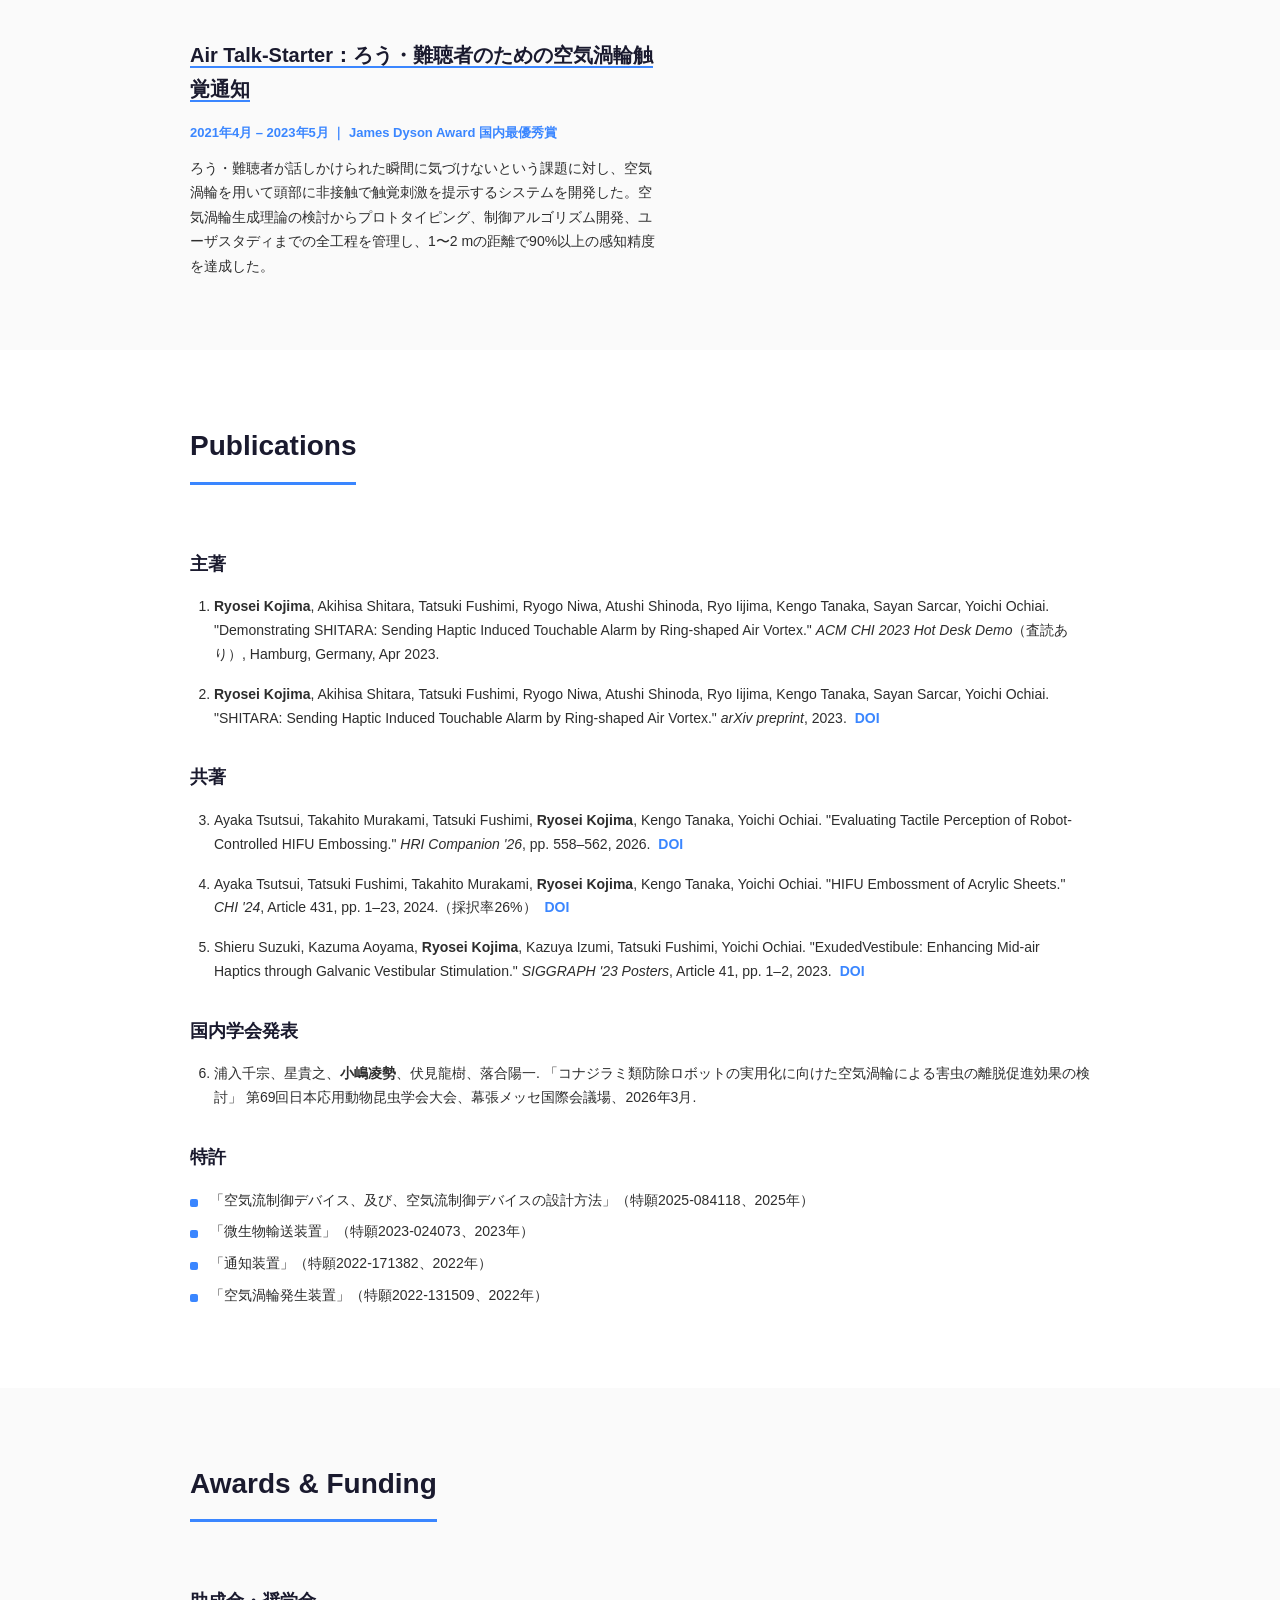
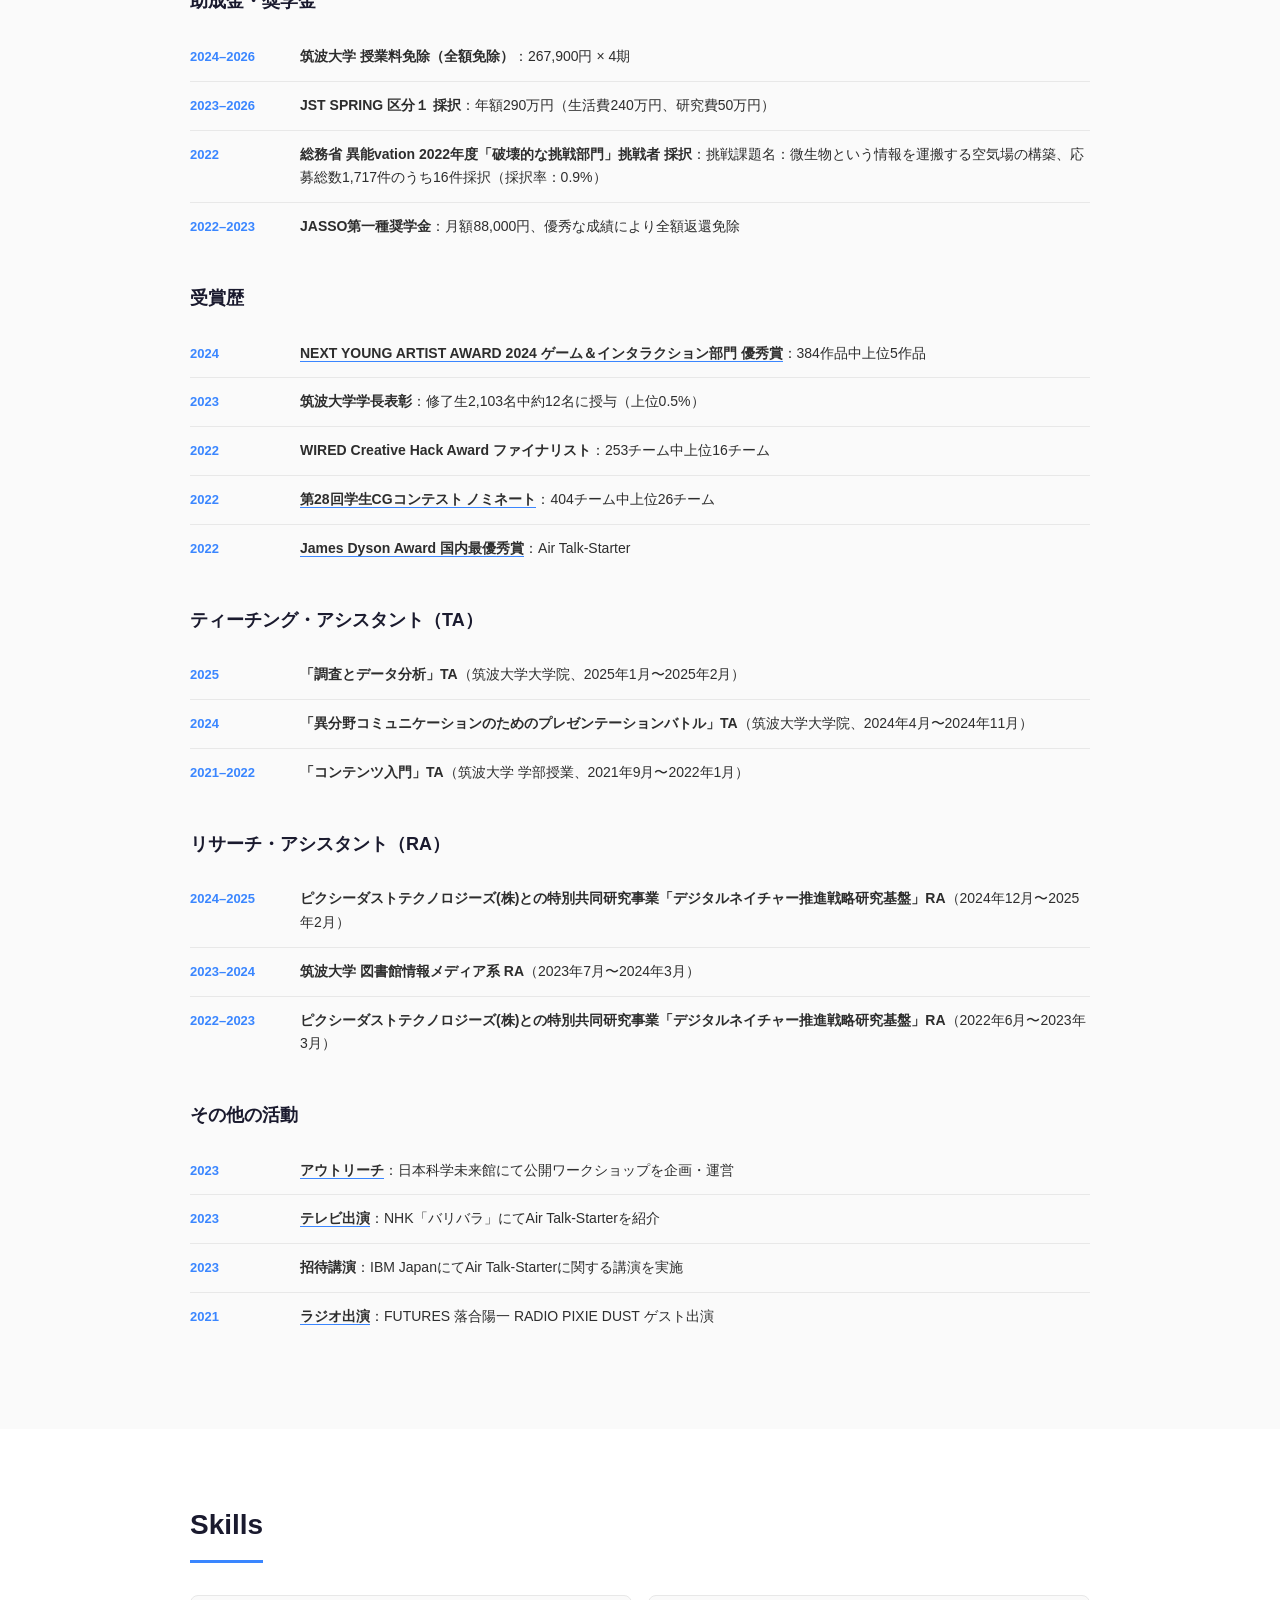
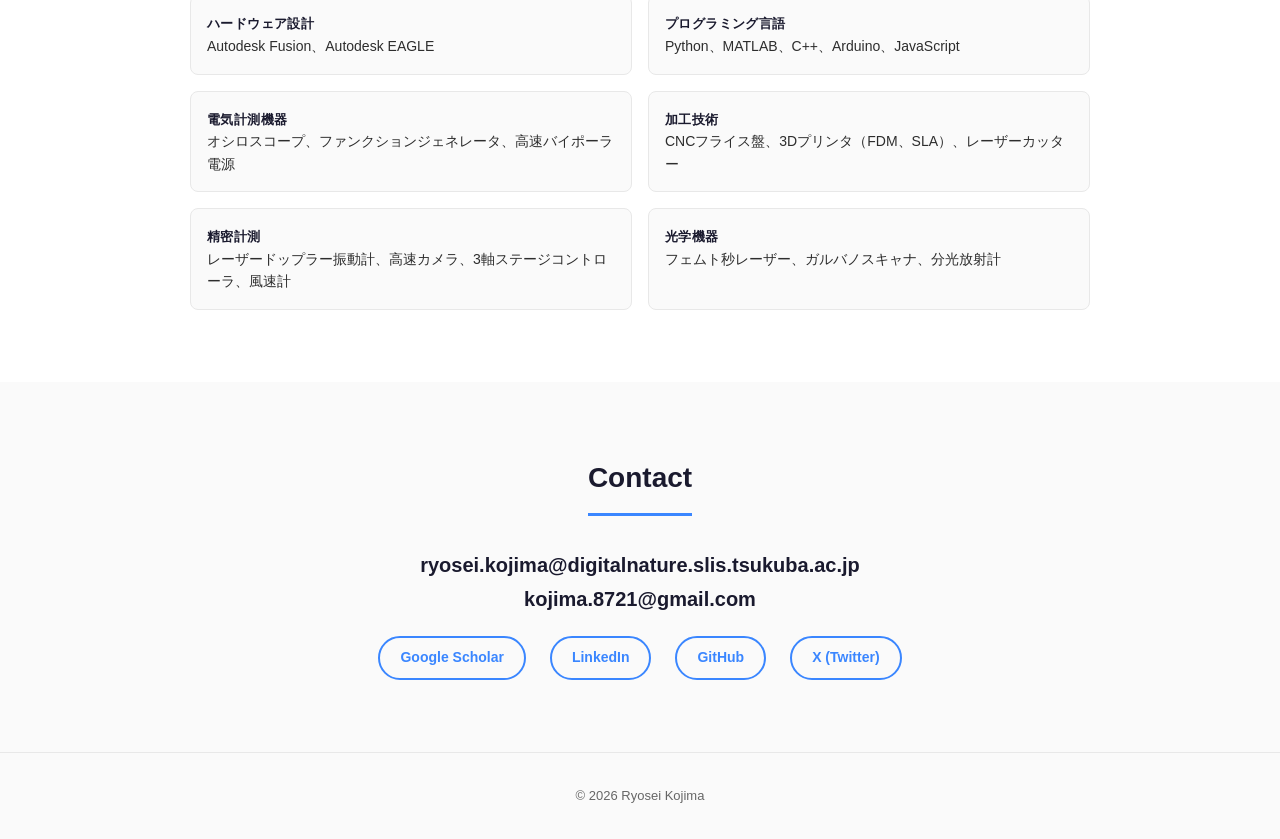
==== commit 6635dbac: "Update SHITARA paper authors and unify patent prefix to 特願 Co-Authored-By: Claude Opus 4.7 <noreply@" ====
--- a/index.html
+++ b/index.html
@@ -7,6 +7,7 @@
     <link rel="icon" type="image/png" sizes="32x32" href="images/favicon-32x32.png">
     <link rel="icon" type="image/png" sizes="16x16" href="images/favicon-16x16.png">
     <link rel="apple-touch-icon" sizes="180x180" href="images/apple-touch-icon.png">
+    <meta name="google-site-verification" content="CoIF8x__byUKqMQZeRmn90VtVzfde3Pv8VRZInxGdNc">
     <meta name="description" content="小嶋凌勢 - 筑波大学大学院 博士後期課程。空気渦輪を用いた非接触触覚提示の研究。James Dyson Award 国内最優秀賞受賞。">
     <!-- OGP -->
     <meta property="og:title" content="小嶋凌勢 | Ryosei Kojima">
@@ -23,6 +24,14 @@
     <meta name="twitter:description" content="筑波大学大学院 博士後期課程。空気渦輪を用いた非接触触覚提示の研究。">
     <meta name="twitter:image" content="https://ryoseikojima.com/images/profile.jpg">
     <link rel="stylesheet" href="style.css">
+    <!-- Google Analytics -->
+    <script async src="https://www.googletagmanager.com/gtag/js?id=G-K6TK4R2X14"></script>
+    <script>
+    window.dataLayer = window.dataLayer || [];
+    function gtag(){dataLayer.push(arguments);}
+    gtag('js', new Date());
+    gtag('config', 'G-K6TK4R2X14');
+    </script>
 </head>
 <body>
 
@@ -130,12 +139,12 @@
         <h3>主著</h3>
         <ol class="pub-list">
             <li>
-                <strong>Ryosei Kojima</strong>, Akihisa Shitara, Tatsuki Fushimi, Ryogo Niwa, Takayuki Hoshi, Yoichi Ochiai.
+                <strong>Ryosei Kojima</strong>, Akihisa Shitara, Tatsuki Fushimi, Ryogo Niwa, Atushi Shinoda, Ryo Iijima, Kengo Tanaka, Sayan Sarcar, Yoichi Ochiai.
                 "Demonstrating SHITARA: Sending Haptic Induced Touchable Alarm by Ring-shaped Air Vortex."
                 <em>ACM CHI 2023 Hot Desk Demo</em>（査読あり）, Hamburg, Germany, Apr 2023.
             </li>
             <li>
-                <strong>Ryosei Kojima</strong>, Akihisa Shitara, Tatsuki Fushimi, Ryogo Niwa, Takayuki Hoshi, Yoichi Ochiai.
+                <strong>Ryosei Kojima</strong>, Akihisa Shitara, Tatsuki Fushimi, Ryogo Niwa, Atushi Shinoda, Ryo Iijima, Kengo Tanaka, Sayan Sarcar, Yoichi Ochiai.
                 "SHITARA: Sending Haptic Induced Touchable Alarm by Ring-shaped Air Vortex."
                 <em>arXiv preprint</em>, 2023.
                 <a href="https://doi.org/10.48550/arXiv.2301.08107" target="_blank">DOI</a>
@@ -176,9 +185,9 @@
         <h3>特許</h3>
         <ul class="patent-list">
             <li>「空気流制御デバイス、及び、空気流制御デバイスの設計方法」（特願2025-084118、2025年）</li>
-            <li>「微生物輸送装置」（出願番号：2023-024073、2023年）</li>
-            <li>「通知装置」（出願番号：2022-171382、2022年）</li>
-            <li>「空気渦輪発生装置」（出願番号：2022-131509、2022年）</li>
+            <li>「微生物輸送装置」（特願2023-024073、2023年）</li>
+            <li>「通知装置」（特願2022-171382、2022年）</li>
+            <li>「空気渦輪発生装置」（特願2022-131509、2022年）</li>
         </ul>
     </div>
 </section>
--- a/style.css
+++ b/style.css
@@ -22,6 +22,7 @@
     background: var(--bg);
     line-height: 1.7;
     font-size: 15px;
+    overflow-x: hidden;
 }
 
 /* Nav */
@@ -454,8 +455,8 @@
     }
 
     .nav-links a {
-        margin-left: 16px;
-        font-size: 12px;
+        margin-left: 12px;
+        font-size: 11px;
     }
 
     .award-item {
@@ -463,7 +464,53 @@
         gap: 4px;
     }
 
+    .award-item div {
+        word-break: break-word;
+        overflow-wrap: anywhere;
+    }
+
     .award-date {
         width: auto;
     }
-}
+
+    section {
+        padding: 48px 16px;
+    }
+
+    #hero {
+        padding: 120px 16px 60px;
+    }
+
+    .container {
+        overflow-x: hidden;
+    }
+
+    .pub-list {
+        padding-left: 16px;
+    }
+
+    .pub-list li {
+        word-break: break-word;
+        overflow-wrap: anywhere;
+    }
+
+    .contact-email {
+        font-size: 13px;
+        word-break: break-all;
+    }
+
+    .contact-links {
+        flex-wrap: wrap;
+        gap: 10px;
+        justify-content: center;
+    }
+
+    .contact-links a {
+        font-size: 12px;
+        padding: 6px 14px;
+    }
+
+    #contact {
+        padding: 48px 16px;
+    }
+}
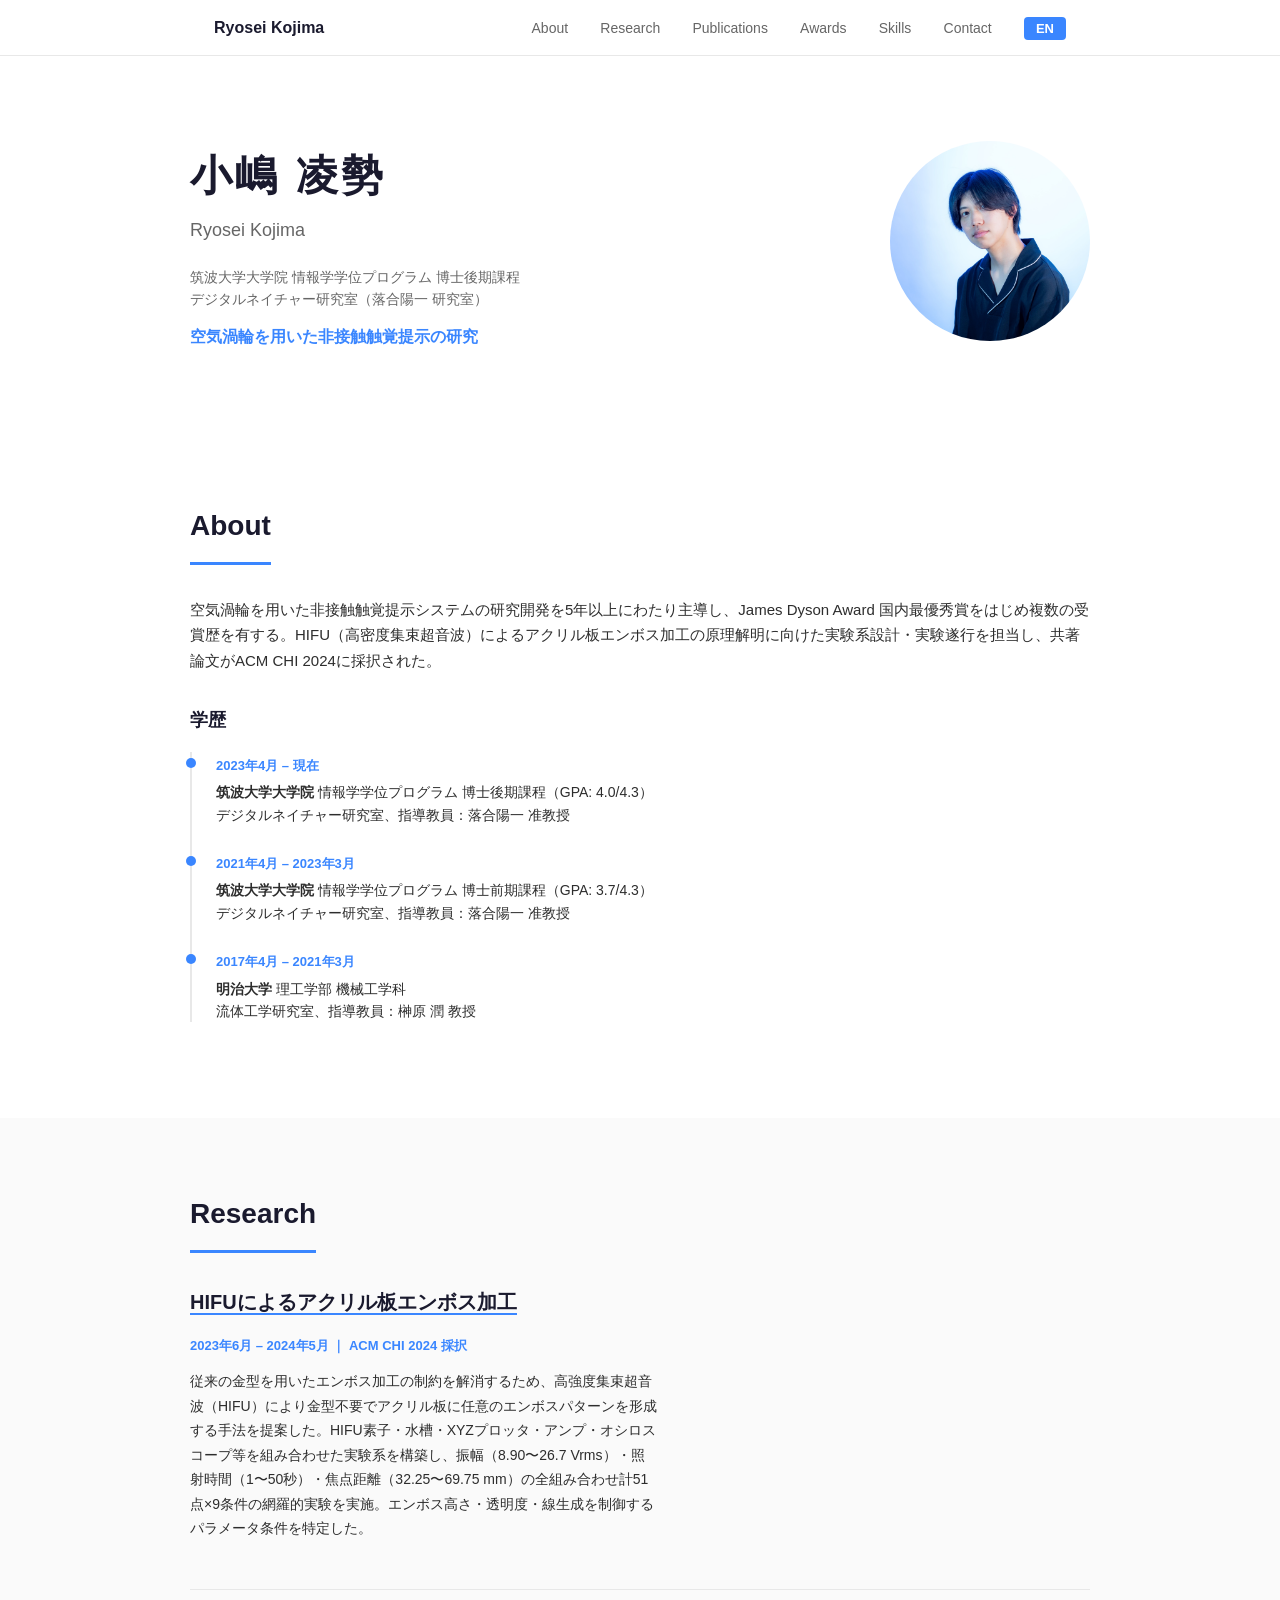
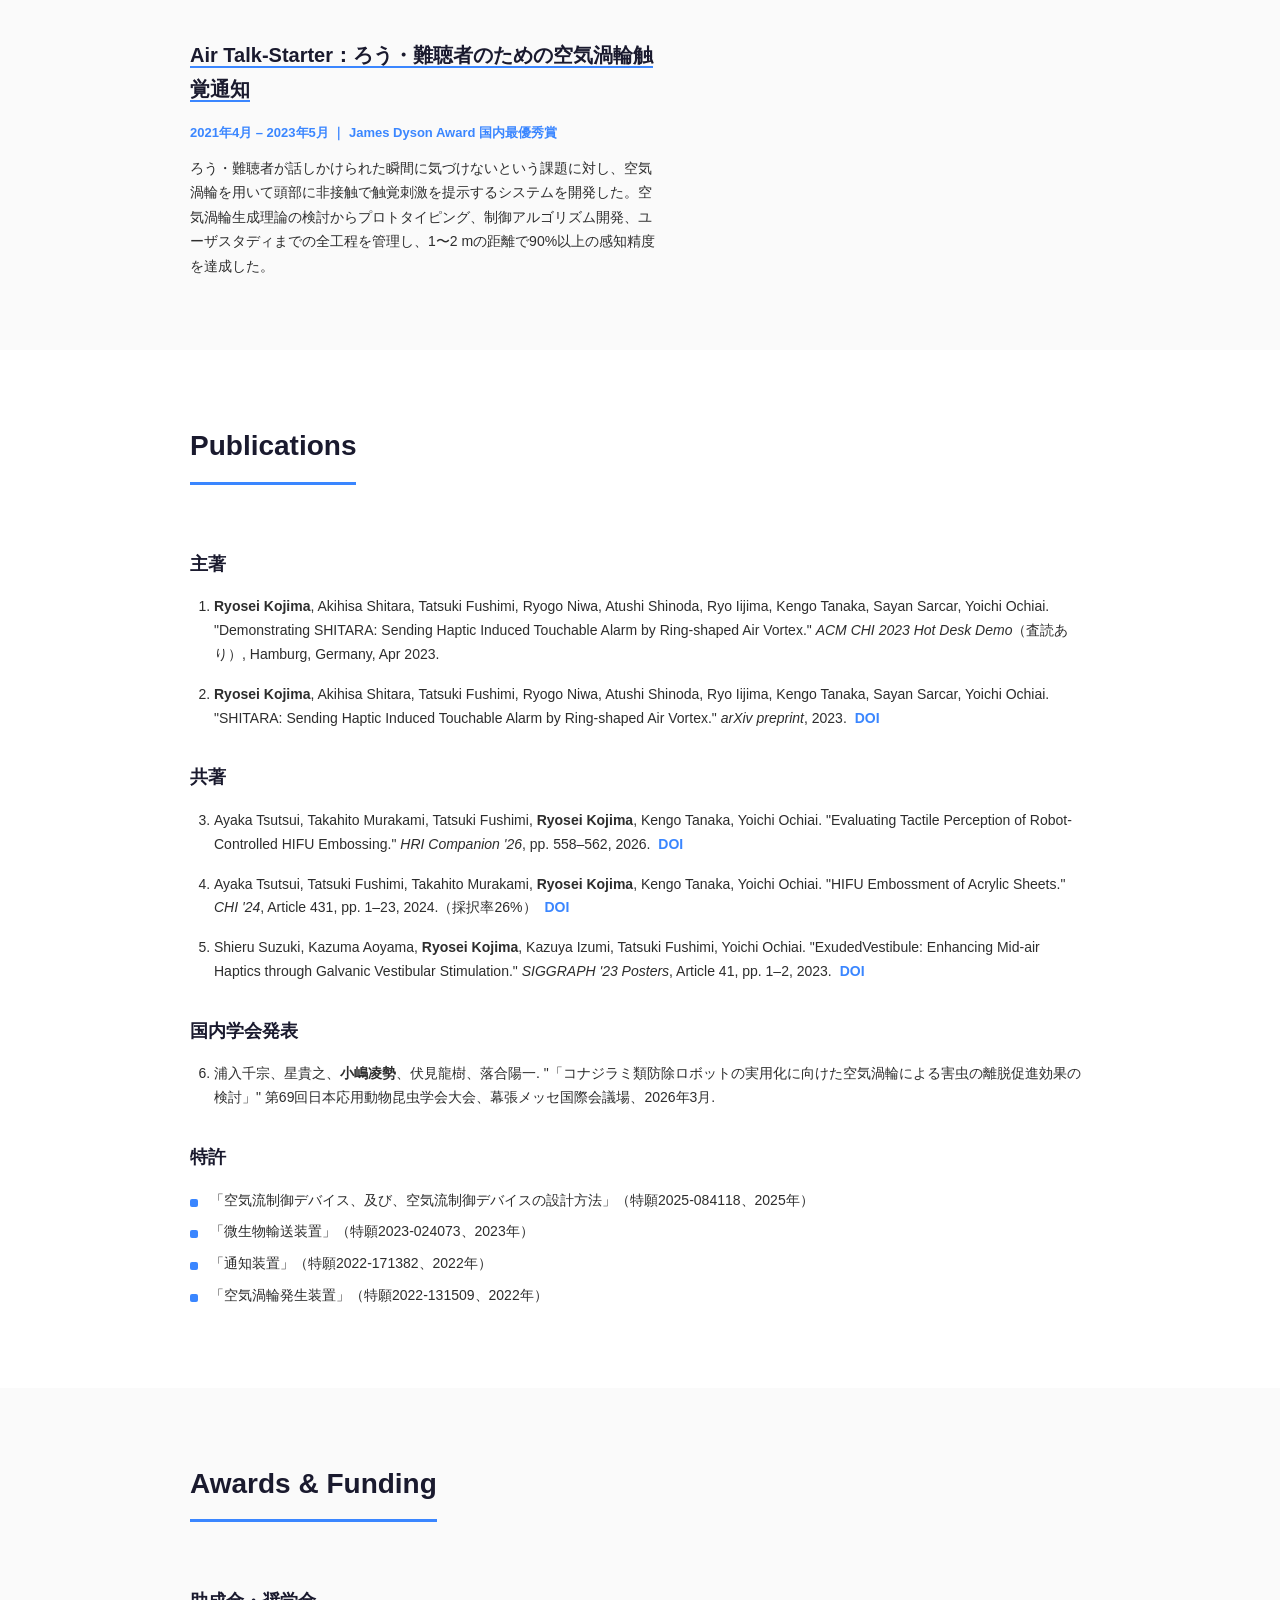
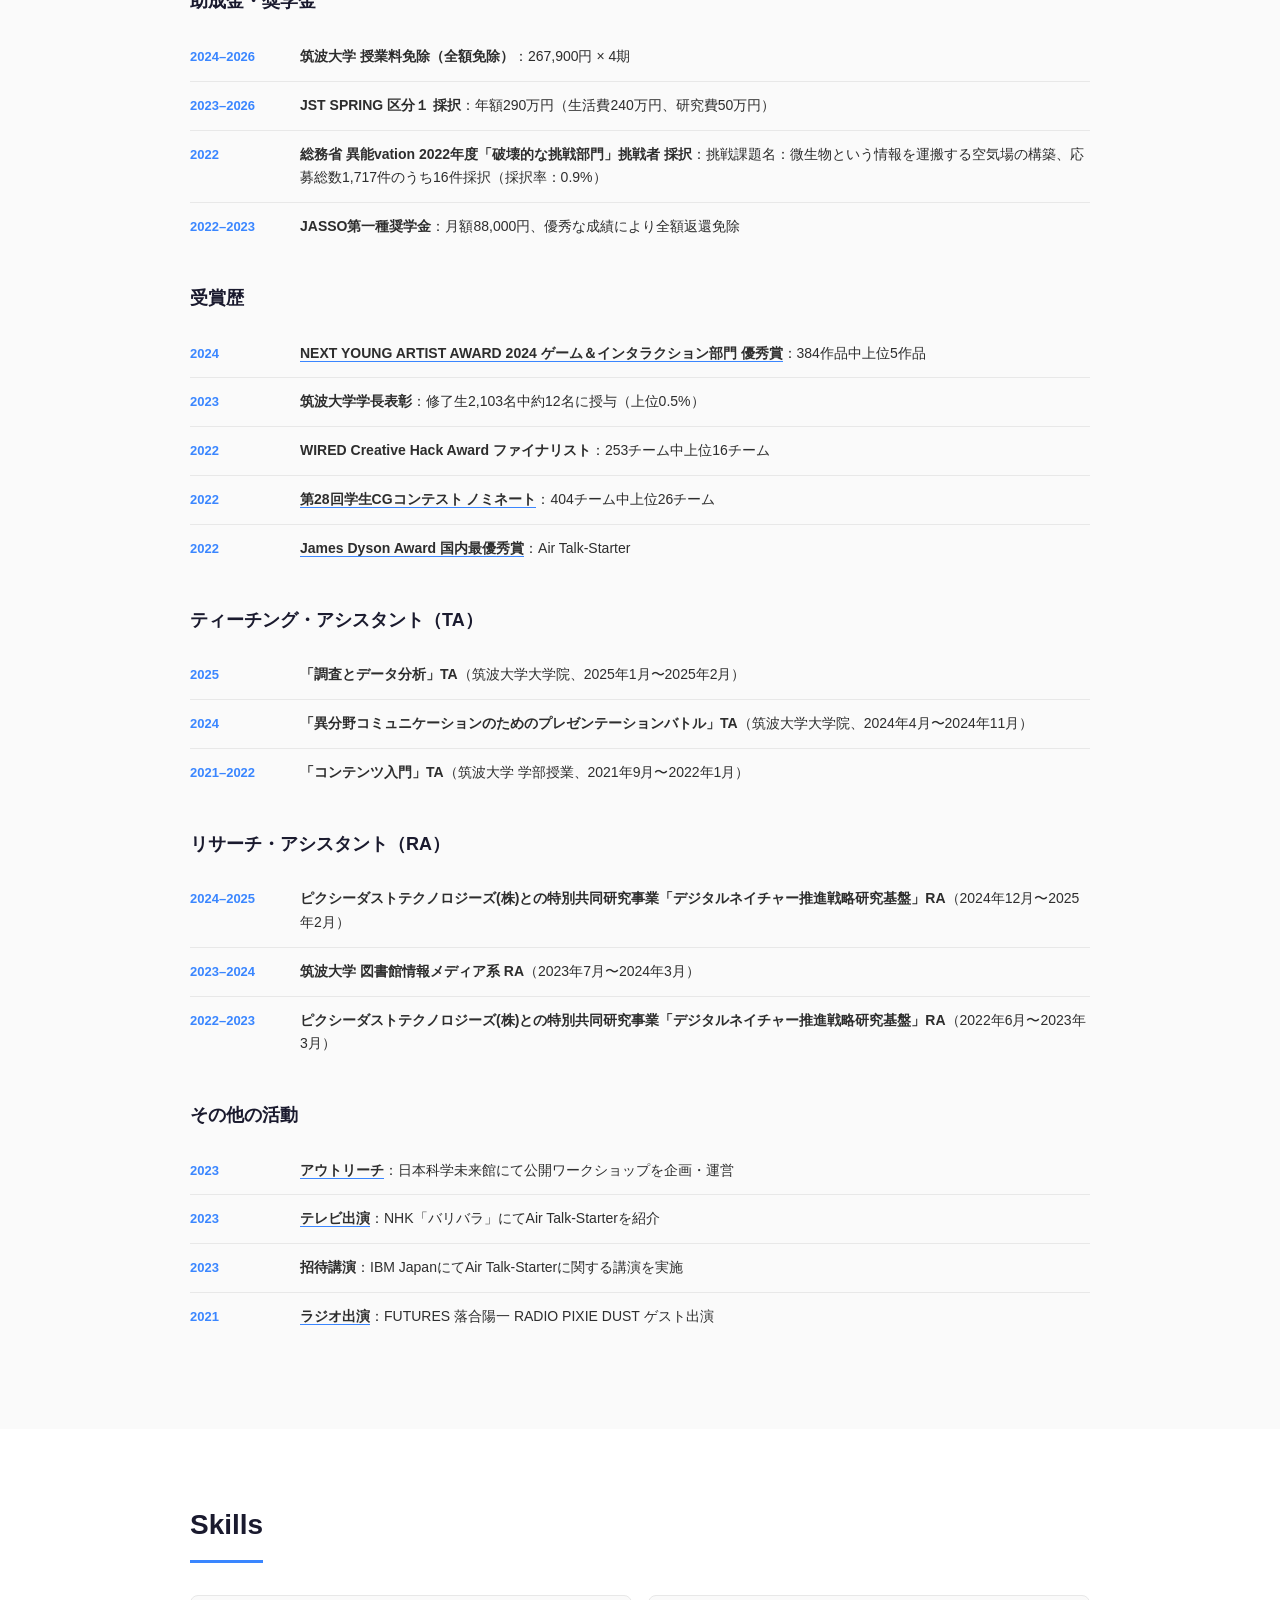
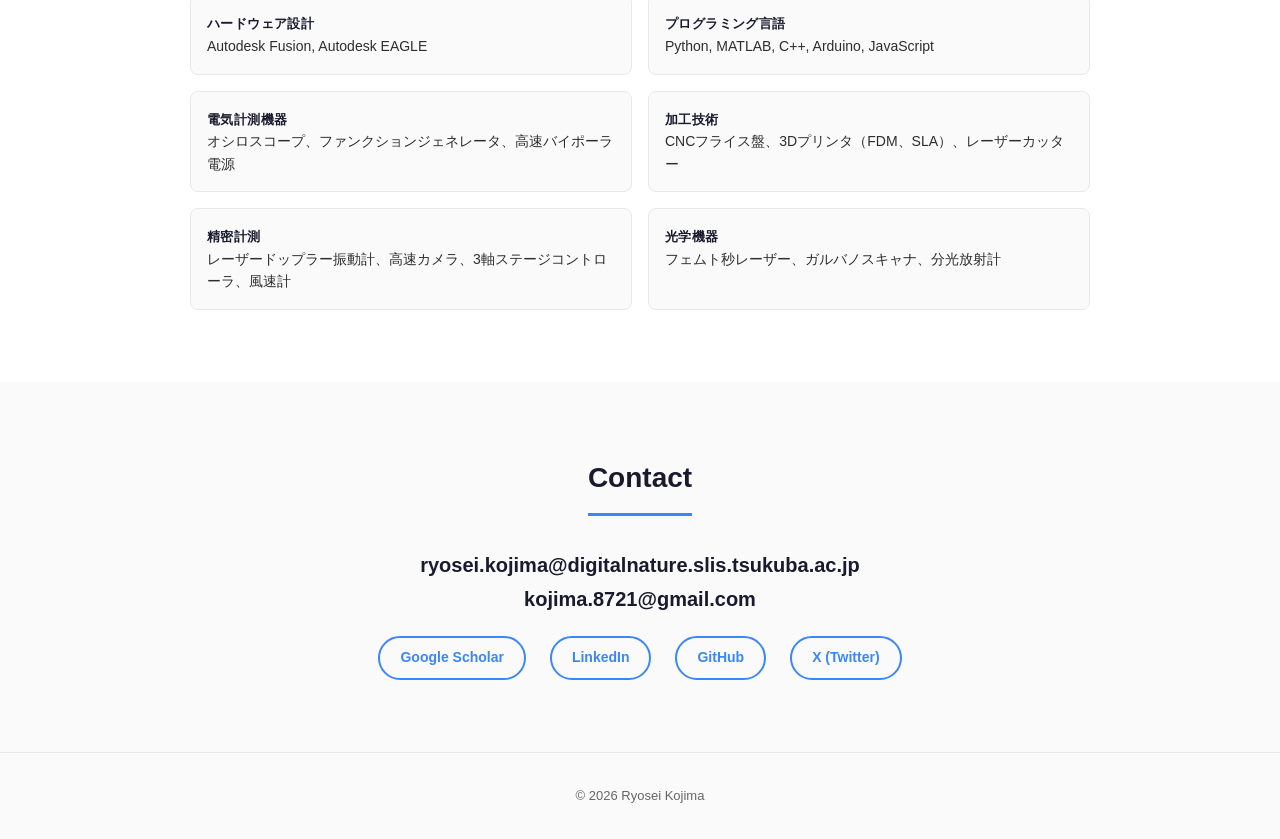
==== commit da981cc9: "Refactor site to data-driven rendering + add admin UI - Move all content (profile, about, education," ====
--- a/index.html
+++ b/index.html
@@ -50,286 +50,86 @@
     </div>
 </nav>
 
-<!-- Hero -->
 <header id="hero">
     <div class="hero-content">
         <div class="hero-text">
-            <h1>小嶋 凌勢</h1>
-            <p class="hero-en">Ryosei Kojima</p>
-            <p class="hero-affiliation">筑波大学大学院 情報学学位プログラム 博士後期課程<br>デジタルネイチャー研究室（落合陽一 研究室）</p>
-            <p class="hero-tagline">空気渦輪を用いた非接触触覚提示の研究</p>
+            <h1 id="profile-name"></h1>
+            <p class="hero-en" id="profile-subname"></p>
+            <p class="hero-affiliation" id="profile-affiliation"></p>
+            <p class="hero-tagline" id="profile-tagline"></p>
         </div>
         <div class="hero-photo">
-            <img src="images/profile.jpg" alt="小嶋凌勢" class="profile-img">
+            <img id="profile-image" src="" alt="" class="profile-img">
         </div>
     </div>
 </header>
 
-<!-- About -->
 <section id="about">
     <div class="container">
-        <h2>About</h2>
-        <p>空気渦輪を用いた非接触触覚提示システムの研究開発を5年以上にわたり主導し、James Dyson Award 国内最優秀賞をはじめ複数の受賞歴を有する。HIFU（高密度集束超音波）によるアクリル板エンボス加工の原理解明に向けた実験系設計・実験遂行を担当し、共著論文がACM CHI 2024に採択された。</p>
-
-        <h3>学歴</h3>
-        <div class="timeline">
-            <div class="timeline-item">
-                <span class="timeline-date">2023年4月 – 現在</span>
-                <div class="timeline-content">
-                    <strong>筑波大学大学院</strong> 情報学学位プログラム 博士後期課程（GPA: 4.0/4.3）<br>
-                    デジタルネイチャー研究室、指導教員：落合陽一 准教授
-                </div>
-            </div>
-            <div class="timeline-item">
-                <span class="timeline-date">2021年4月 – 2023年3月</span>
-                <div class="timeline-content">
-                    <strong>筑波大学大学院</strong> 情報学学位プログラム 博士前期課程（GPA: 3.7/4.3）<br>
-                    デジタルネイチャー研究室、指導教員：落合陽一 准教授
-                </div>
-            </div>
-            <div class="timeline-item">
-                <span class="timeline-date">2017年4月 – 2021年3月</span>
-                <div class="timeline-content">
-                    <strong>明治大学</strong> 理工学部 機械工学科<br>
-                    流体工学研究室、指導教員：榊原 潤 教授
-                </div>
-            </div>
-        </div>
+        <h2 id="section-about">About</h2>
+        <p id="about-text"></p>
+        <h3 id="section-education">学歴</h3>
+        <div class="timeline" id="education-timeline"></div>
     </div>
 </section>
 
-<!-- Research -->
 <section id="research">
     <div class="container">
-        <h2>Research</h2>
-
-        <div class="project">
-            <div class="project-info">
-                <h3><a href="https://digitalnature.slis.tsukuba.ac.jp/2023/08/ultrasonic-embossment-of-acrylic-sheets-with-transparency-control/" target="_blank">HIFUによるアクリル板エンボス加工</a></h3>
-                <span class="project-meta">2023年6月 – 2024年5月 ｜ ACM CHI 2024 採択</span>
-                <p>従来の金型を用いたエンボス加工の制約を解消するため、高強度集束超音波（HIFU）により金型不要でアクリル板に任意のエンボスパターンを形成する手法を提案した。HIFU素子・水槽・XYZプロッタ・アンプ・オシロスコープ等を組み合わせた実験系を構築し、振幅（8.90〜26.7 Vrms）・照射時間（1〜50秒）・焦点距離（32.25〜69.75 mm）の全組み合わせ計51点×9条件の網羅的実験を実施。エンボス高さ・透明度・線生成を制御するパラメータ条件を特定した。</p>
-            </div>
-            <div class="project-media">
-                <div class="video-embed">
-                    <iframe src="https://www.youtube.com/embed/v1Ds2sIvUqw" title="HIFU Embossment" frameborder="0" allow="accelerometer; autoplay; clipboard-write; encrypted-media; gyroscope; picture-in-picture" allowfullscreen></iframe>
-                </div>
-            </div>
-        </div>
-
-        <div class="project">
-            <div class="project-info">
-                <h3><a href="https://digitalnature.slis.tsukuba.ac.jp/2022/07/air-talk-starter/" target="_blank">Air Talk-Starter：ろう・難聴者のための空気渦輪触覚通知</a></h3>
-                <span class="project-meta">2021年4月 – 2023年5月 ｜ James Dyson Award 国内最優秀賞</span>
-                <p>ろう・難聴者が話しかけられた瞬間に気づけないという課題に対し、空気渦輪を用いて頭部に非接触で触覚刺激を提示するシステムを開発した。空気渦輪生成理論の検討からプロトタイピング、制御アルゴリズム開発、ユーザスタディまでの全工程を管理し、1〜2 mの距離で90%以上の感知精度を達成した。</p>
-            </div>
-            <div class="project-media">
-                <div class="video-embed">
-                    <iframe src="https://www.youtube.com/embed/Aif3v1m-30Y" title="Air Talk-Starter" frameborder="0" allow="accelerometer; autoplay; clipboard-write; encrypted-media; gyroscope; picture-in-picture" allowfullscreen></iframe>
-                </div>
-            </div>
-        </div>
+        <h2 id="section-research">Research</h2>
+        <div id="research-list"></div>
     </div>
 </section>
 
-<!-- Publications -->
 <section id="publications">
     <div class="container">
-        <h2>Publications</h2>
-
-        <h3>主著</h3>
-        <ol class="pub-list">
-            <li>
-                <strong>Ryosei Kojima</strong>, Akihisa Shitara, Tatsuki Fushimi, Ryogo Niwa, Atushi Shinoda, Ryo Iijima, Kengo Tanaka, Sayan Sarcar, Yoichi Ochiai.
-                "Demonstrating SHITARA: Sending Haptic Induced Touchable Alarm by Ring-shaped Air Vortex."
-                <em>ACM CHI 2023 Hot Desk Demo</em>（査読あり）, Hamburg, Germany, Apr 2023.
-            </li>
-            <li>
-                <strong>Ryosei Kojima</strong>, Akihisa Shitara, Tatsuki Fushimi, Ryogo Niwa, Atushi Shinoda, Ryo Iijima, Kengo Tanaka, Sayan Sarcar, Yoichi Ochiai.
-                "SHITARA: Sending Haptic Induced Touchable Alarm by Ring-shaped Air Vortex."
-                <em>arXiv preprint</em>, 2023.
-                <a href="https://doi.org/10.48550/arXiv.2301.08107" target="_blank">DOI</a>
-            </li>
-        </ol>
-
-        <h3>共著</h3>
-        <ol class="pub-list" start="3">
-            <li>
-                Ayaka Tsutsui, Takahito Murakami, Tatsuki Fushimi, <strong>Ryosei Kojima</strong>, Kengo Tanaka, Yoichi Ochiai.
-                "Evaluating Tactile Perception of Robot-Controlled HIFU Embossing."
-                <em>HRI Companion '26</em>, pp. 558–562, 2026.
-                <a href="https://doi.org/10.1145/3776734.3794457" target="_blank">DOI</a>
-            </li>
-            <li>
-                Ayaka Tsutsui, Tatsuki Fushimi, Takahito Murakami, <strong>Ryosei Kojima</strong>, Kengo Tanaka, Yoichi Ochiai.
-                "HIFU Embossment of Acrylic Sheets."
-                <em>CHI '24</em>, Article 431, pp. 1–23, 2024.（採択率26%）
-                <a href="https://doi.org/10.1145/3613904.3642890" target="_blank">DOI</a>
-            </li>
-            <li>
-                Shieru Suzuki, Kazuma Aoyama, <strong>Ryosei Kojima</strong>, Kazuya Izumi, Tatsuki Fushimi, Yoichi Ochiai.
-                "ExudedVestibule: Enhancing Mid-air Haptics through Galvanic Vestibular Stimulation."
-                <em>SIGGRAPH '23 Posters</em>, Article 41, pp. 1–2, 2023.
-                <a href="https://doi.org/10.1145/3588028.3603648" target="_blank">DOI</a>
-            </li>
-        </ol>
-
-        <h3>国内学会発表</h3>
-        <ol class="pub-list" start="6">
-            <li>
-                浦入千宗、星貴之、<strong>小嶋凌勢</strong>、伏見龍樹、落合陽一.
-                「コナジラミ類防除ロボットの実用化に向けた空気渦輪による害虫の離脱促進効果の検討」
-                第69回日本応用動物昆虫学会大会、幕張メッセ国際会議場、2026年3月.
-            </li>
-        </ol>
-
-        <h3>特許</h3>
-        <ul class="patent-list">
-            <li>「空気流制御デバイス、及び、空気流制御デバイスの設計方法」（特願2025-084118、2025年）</li>
-            <li>「微生物輸送装置」（特願2023-024073、2023年）</li>
-            <li>「通知装置」（特願2022-171382、2022年）</li>
-            <li>「空気渦輪発生装置」（特願2022-131509、2022年）</li>
-        </ul>
+        <h2 id="section-publications">Publications</h2>
+        <h3 id="h3-first"></h3>
+        <ol class="pub-list" id="pub-first"></ol>
+        <h3 id="h3-co"></h3>
+        <ol class="pub-list" id="pub-co"></ol>
+        <h3 id="h3-domestic"></h3>
+        <ol class="pub-list" id="pub-domestic"></ol>
+        <h3 id="h3-patents"></h3>
+        <ul class="patent-list" id="patents-list"></ul>
     </div>
 </section>
 
-<!-- Awards -->
 <section id="awards">
     <div class="container">
-        <h2>Awards &amp; Funding</h2>
-
-        <h3>助成金・奨学金</h3>
-        <div class="award-list">
-            <div class="award-item">
-                <span class="award-date">2024–2026</span>
-                <div><strong>筑波大学 授業料免除（全額免除）</strong>：267,900円 &times; 4期</div>
-            </div>
-            <div class="award-item">
-                <span class="award-date">2023–2026</span>
-                <div><strong>JST SPRING 区分１ 採択</strong>：年額290万円（生活費240万円、研究費50万円）</div>
-            </div>
-            <div class="award-item">
-                <span class="award-date">2022</span>
-                <div><strong>総務省 異能vation 2022年度「破壊的な挑戦部門」挑戦者 採択</strong>：挑戦課題名：微生物という情報を運搬する空気場の構築、応募総数1,717件のうち16件採択（採択率：0.9%）</div>
-            </div>
-            <div class="award-item">
-                <span class="award-date">2022–2023</span>
-                <div><strong>JASSO第一種奨学金</strong>：月額88,000円、優秀な成績により全額返還免除</div>
-            </div>
-        </div>
-
-        <h3>受賞歴</h3>
-        <div class="award-list">
-            <div class="award-item">
-                <span class="award-date">2024</span>
-                <div><a href="https://archive.nya-award.jp/2024/works/7333/" target="_blank"><strong>NEXT YOUNG ARTIST AWARD 2024 ゲーム＆インタラクション部門 優秀賞</strong></a>：384作品中上位5作品</div>
-            </div>
-            <div class="award-item">
-                <span class="award-date">2023</span>
-                <div><strong>筑波大学学長表彰</strong>：修了生2,103名中約12名に授与（上位0.5%）</div>
-            </div>
-            <div class="award-item">
-                <span class="award-date">2022</span>
-                <div><strong>WIRED Creative Hack Award ファイナリスト</strong>：253チーム中上位16チーム</div>
-            </div>
-            <div class="award-item">
-                <span class="award-date">2022</span>
-                <div><a href="https://archive.nya-award.jp/2022/works/6319/" target="_blank"><strong>第28回学生CGコンテスト ノミネート</strong></a>：404チーム中上位26チーム</div>
-            </div>
-            <div class="award-item">
-                <span class="award-date">2022</span>
-                <div><a href="https://www.jamesdysonaward.org/ja-JP/2022/project/air-talk-starter" target="_blank"><strong>James Dyson Award 国内最優秀賞</strong></a>：Air Talk-Starter</div>
-            </div>
-        </div>
-
-        <h3>ティーチング・アシスタント（TA）</h3>
-        <div class="award-list">
-            <div class="award-item">
-                <span class="award-date">2025</span>
-                <div><strong>「調査とデータ分析」TA</strong>（筑波大学大学院、2025年1月〜2025年2月）</div>
-            </div>
-            <div class="award-item">
-                <span class="award-date">2024</span>
-                <div><strong>「異分野コミュニケーションのためのプレゼンテーションバトル」TA</strong>（筑波大学大学院、2024年4月〜2024年11月）</div>
-            </div>
-            <div class="award-item">
-                <span class="award-date">2021–2022</span>
-                <div><strong>「コンテンツ入門」TA</strong>（筑波大学 学部授業、2021年9月〜2022年1月）</div>
-            </div>
-        </div>
-
-        <h3>リサーチ・アシスタント（RA）</h3>
-        <div class="award-list">
-            <div class="award-item">
-                <span class="award-date">2024–2025</span>
-                <div><strong>ピクシーダストテクノロジーズ(株)との特別共同研究事業「デジタルネイチャー推進戦略研究基盤」RA</strong>（2024年12月〜2025年2月）</div>
-            </div>
-            <div class="award-item">
-                <span class="award-date">2023–2024</span>
-                <div><strong>筑波大学 図書館情報メディア系 RA</strong>（2023年7月〜2024年3月）</div>
-            </div>
-            <div class="award-item">
-                <span class="award-date">2022–2023</span>
-                <div><strong>ピクシーダストテクノロジーズ(株)との特別共同研究事業「デジタルネイチャー推進戦略研究基盤」RA</strong>（2022年6月〜2023年3月）</div>
-            </div>
-        </div>
-
-        <h3>その他の活動</h3>
-        <div class="award-list">
-            <div class="award-item">
-                <span class="award-date">2023</span>
-                <div><a href="https://blog.miraikan.jst.go.jp/articles/20230607post-501.html" target="_blank"><strong>アウトリーチ</strong></a>：日本科学未来館にて公開ワークショップを企画・運営</div>
-            </div>
-            <div class="award-item">
-                <span class="award-date">2023</span>
-                <div><a href="https://www.nhk.jp/p/baribara/ts/8Q416M6Q79/episode/te/QMZ4RW7WZN/" target="_blank"><strong>テレビ出演</strong></a>：NHK「バリバラ」にてAir Talk-Starterを紹介</div>
-            </div>
-            <div class="award-item">
-                <span class="award-date">2023</span>
-                <div><strong>招待講演</strong>：IBM JapanにてAir Talk-Starterに関する講演を実施</div>
-            </div>
-            <div class="award-item">
-                <span class="award-date">2021</span>
-                <div><a href="https://audee.jp/voice/show/35991" target="_blank"><strong>ラジオ出演</strong></a>：FUTURES 落合陽一 RADIO PIXIE DUST ゲスト出演</div>
-            </div>
-        </div>
+        <h2 id="section-awards">Awards &amp; Funding</h2>
+        <h3 id="h3-funding"></h3>
+        <div class="award-list" id="awards-funding"></div>
+        <h3 id="h3-honors"></h3>
+        <div class="award-list" id="awards-honors"></div>
+        <h3 id="h3-ta"></h3>
+        <div class="award-list" id="awards-ta"></div>
+        <h3 id="h3-ra"></h3>
+        <div class="award-list" id="awards-ra"></div>
+        <h3 id="h3-other"></h3>
+        <div class="award-list" id="awards-other"></div>
     </div>
 </section>
 
-<!-- Skills -->
 <section id="skills">
     <div class="container">
-        <h2>Skills</h2>
-        <div class="skills-grid">
-            <div class="skill-item"><strong>ハードウェア設計</strong><br>Autodesk Fusion、Autodesk EAGLE</div>
-            <div class="skill-item"><strong>プログラミング言語</strong><br>Python、MATLAB、C++、Arduino、JavaScript</div>
-            <div class="skill-item"><strong>電気計測機器</strong><br>オシロスコープ、ファンクションジェネレータ、高速バイポーラ電源</div>
-            <div class="skill-item"><strong>加工技術</strong><br>CNCフライス盤、3Dプリンタ（FDM、SLA）、レーザーカッター</div>
-            <div class="skill-item"><strong>精密計測</strong><br>レーザードップラー振動計、高速カメラ、3軸ステージコントローラ、風速計</div>
-            <div class="skill-item"><strong>光学機器</strong><br>フェムト秒レーザー、ガルバノスキャナ、分光放射計</div>
-        </div>
+        <h2 id="section-skills">Skills</h2>
+        <div class="skills-grid" id="skills-grid"></div>
     </div>
 </section>
 
-<!-- Contact -->
 <section id="contact">
     <div class="container">
-        <h2>Contact</h2>
+        <h2 id="section-contact">Contact</h2>
         <p class="contact-email" id="email-display"></p>
-        <script>
-        (function(){var e=document.getElementById('email-display');var a=['ryosei.kojima','digitalnature.slis.tsukuba.ac.jp'];var b=['kojima.8721','gmail.com'];e.innerHTML=a[0]+'@'+a[1]+'<br>'+b[0]+'@'+b[1];})();
-        </script>
-        <div class="contact-links">
-            <a href="https://scholar.google.com/citations?user=Og2XBmUAAAAJ&hl=ja&oi=ao" target="_blank">Google Scholar</a>
-            <a href="https://linkedin.com/in/ryoseikojima/" target="_blank">LinkedIn</a>
-            <a href="https://github.com/ryoseikojima" target="_blank">GitHub</a>
-            <a href="https://x.com/RyoseiKojima" target="_blank">X (Twitter)</a>
-        </div>
+        <div class="contact-links" id="contact-links"></div>
     </div>
 </section>
 
 <footer>
-    <p>&copy; 2026 Ryosei Kojima</p>
+    <p id="footer-text"></p>
 </footer>
 
+<script>window.SITE_LANG = "ja";</script>
+<script src="render.js"></script>
 </body>
 </html>
